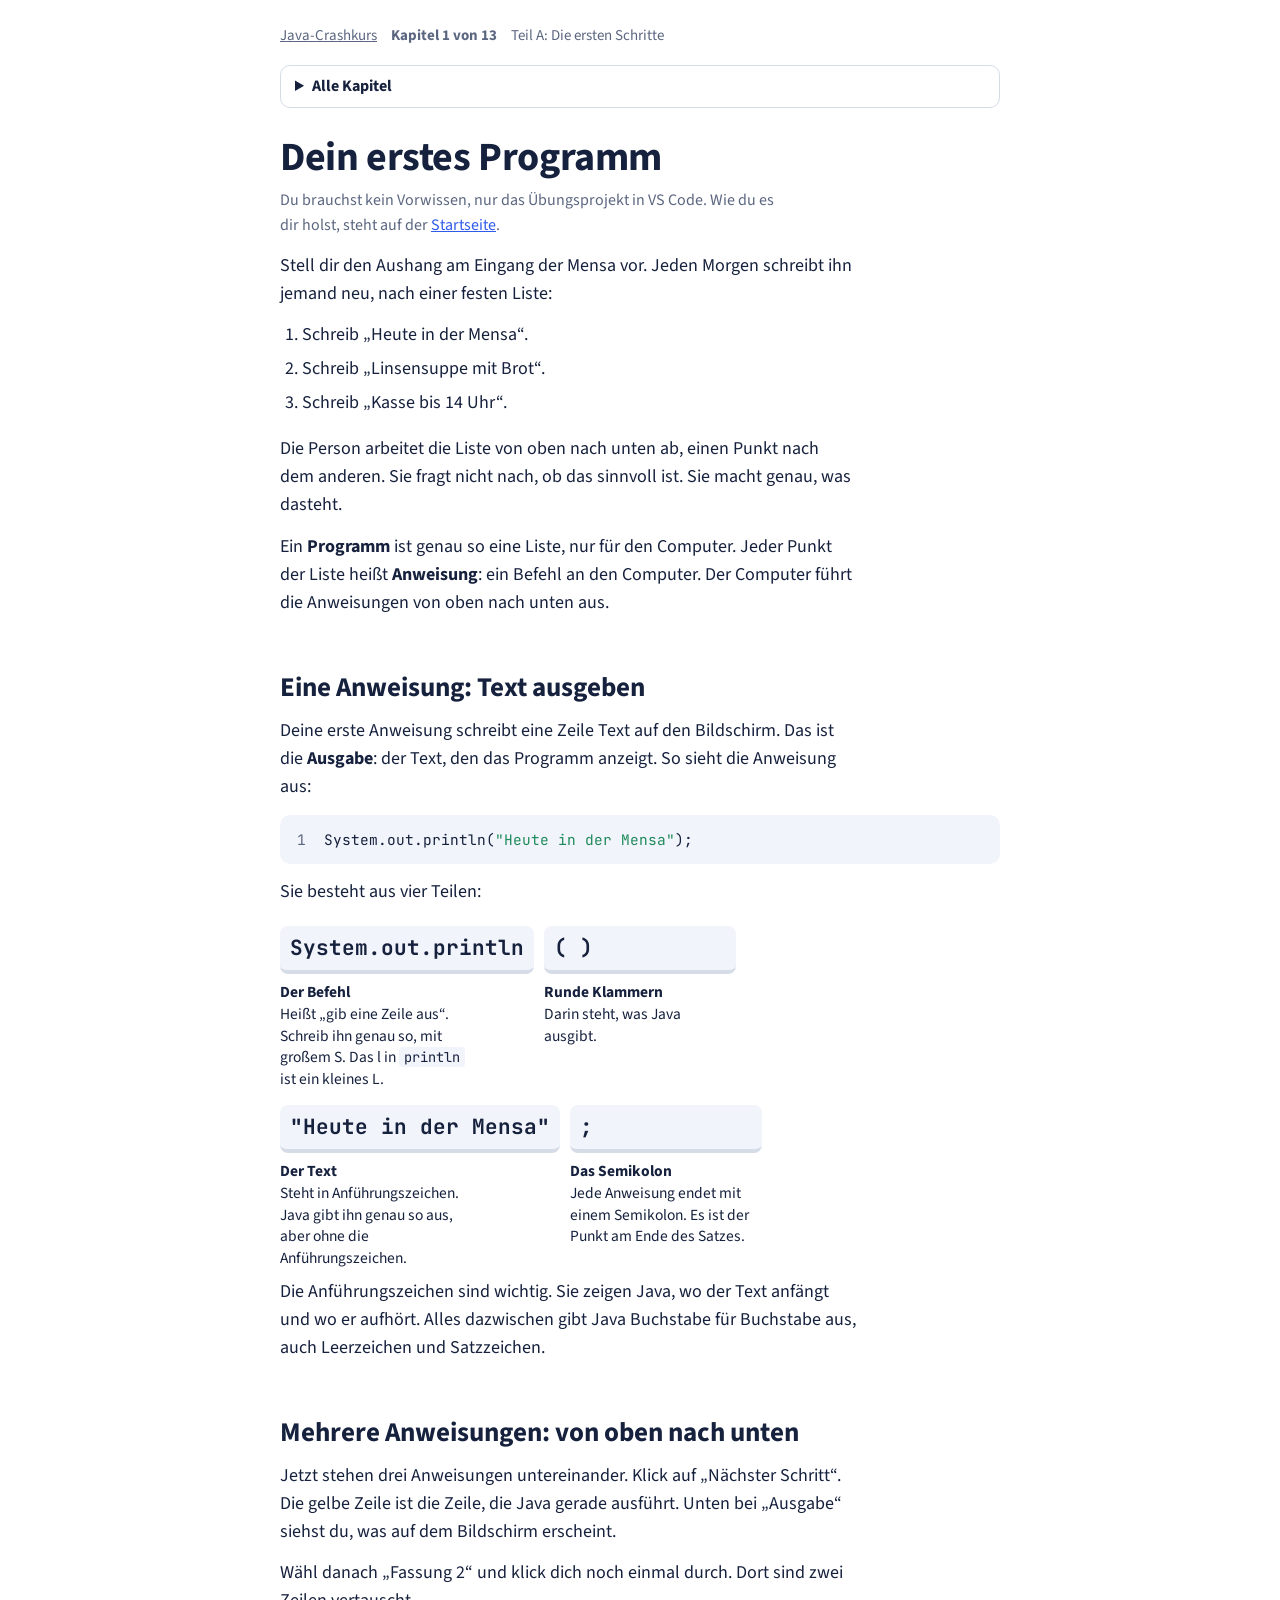
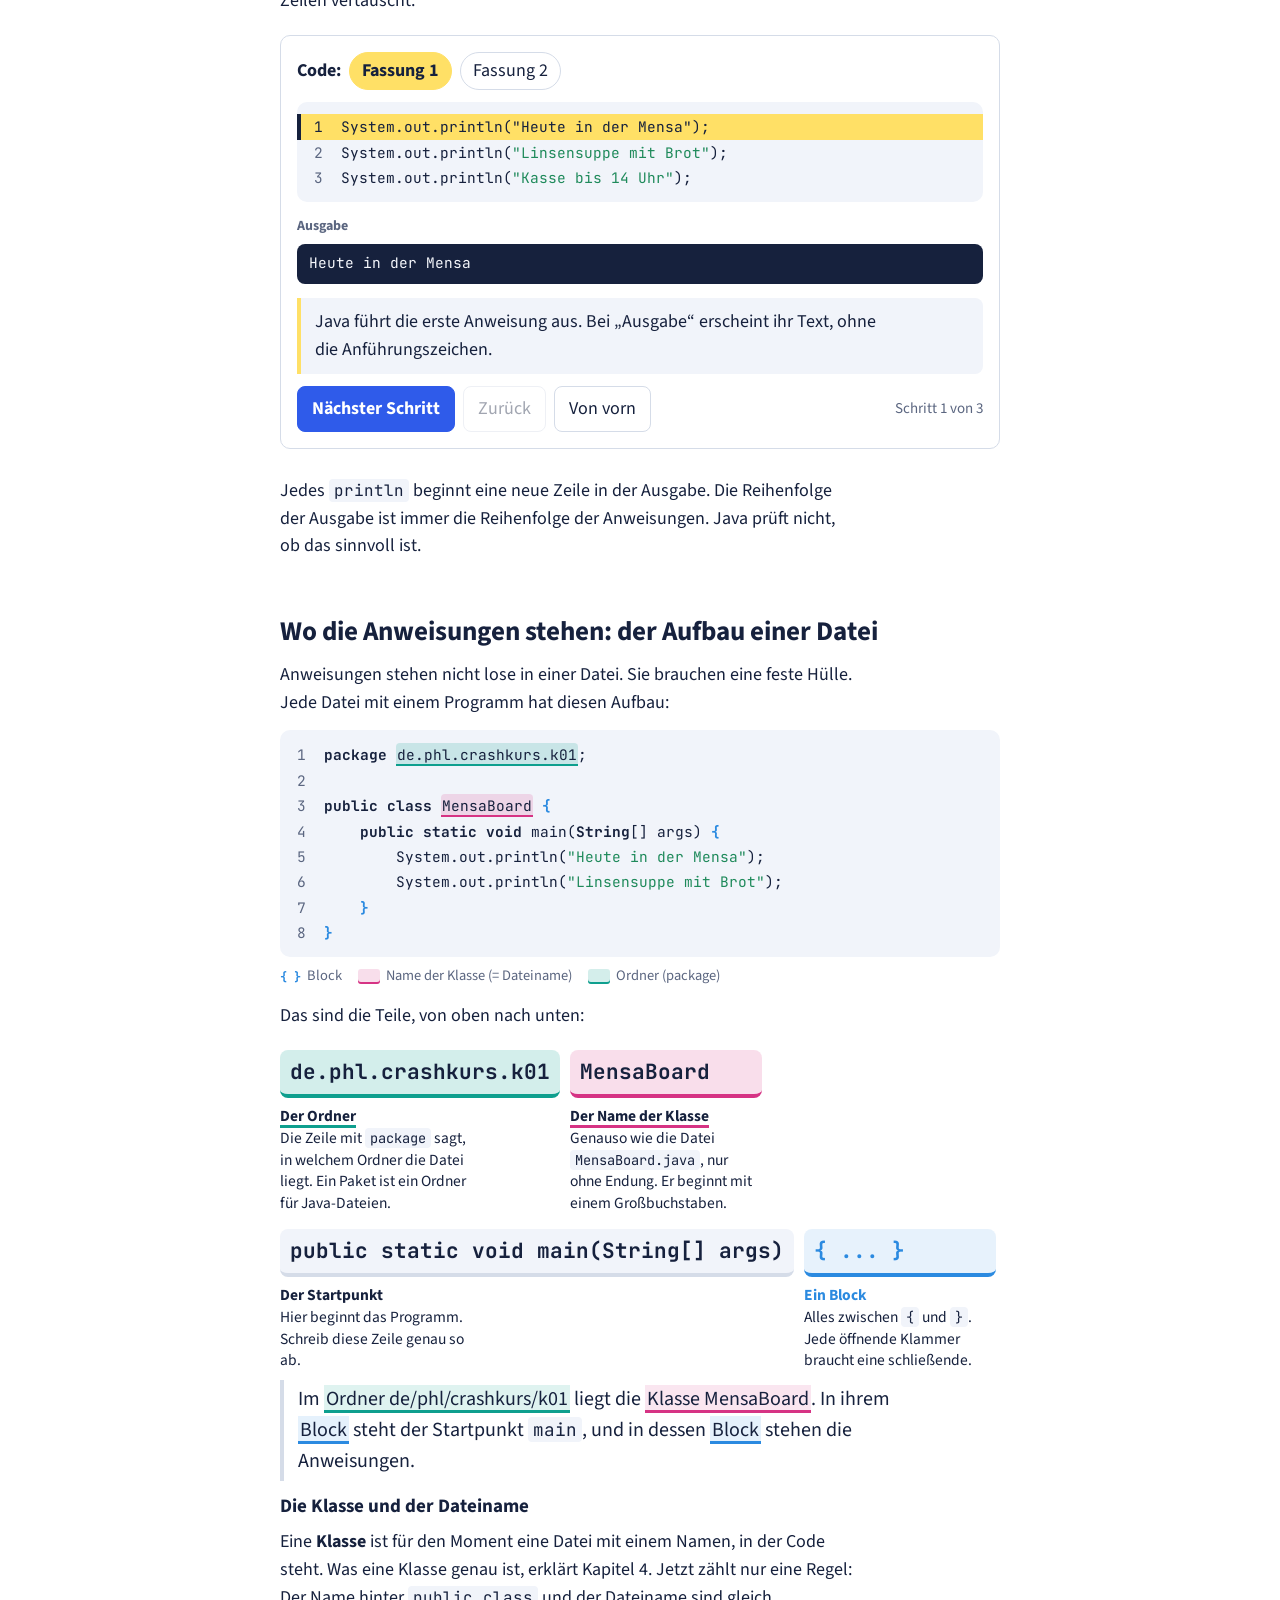
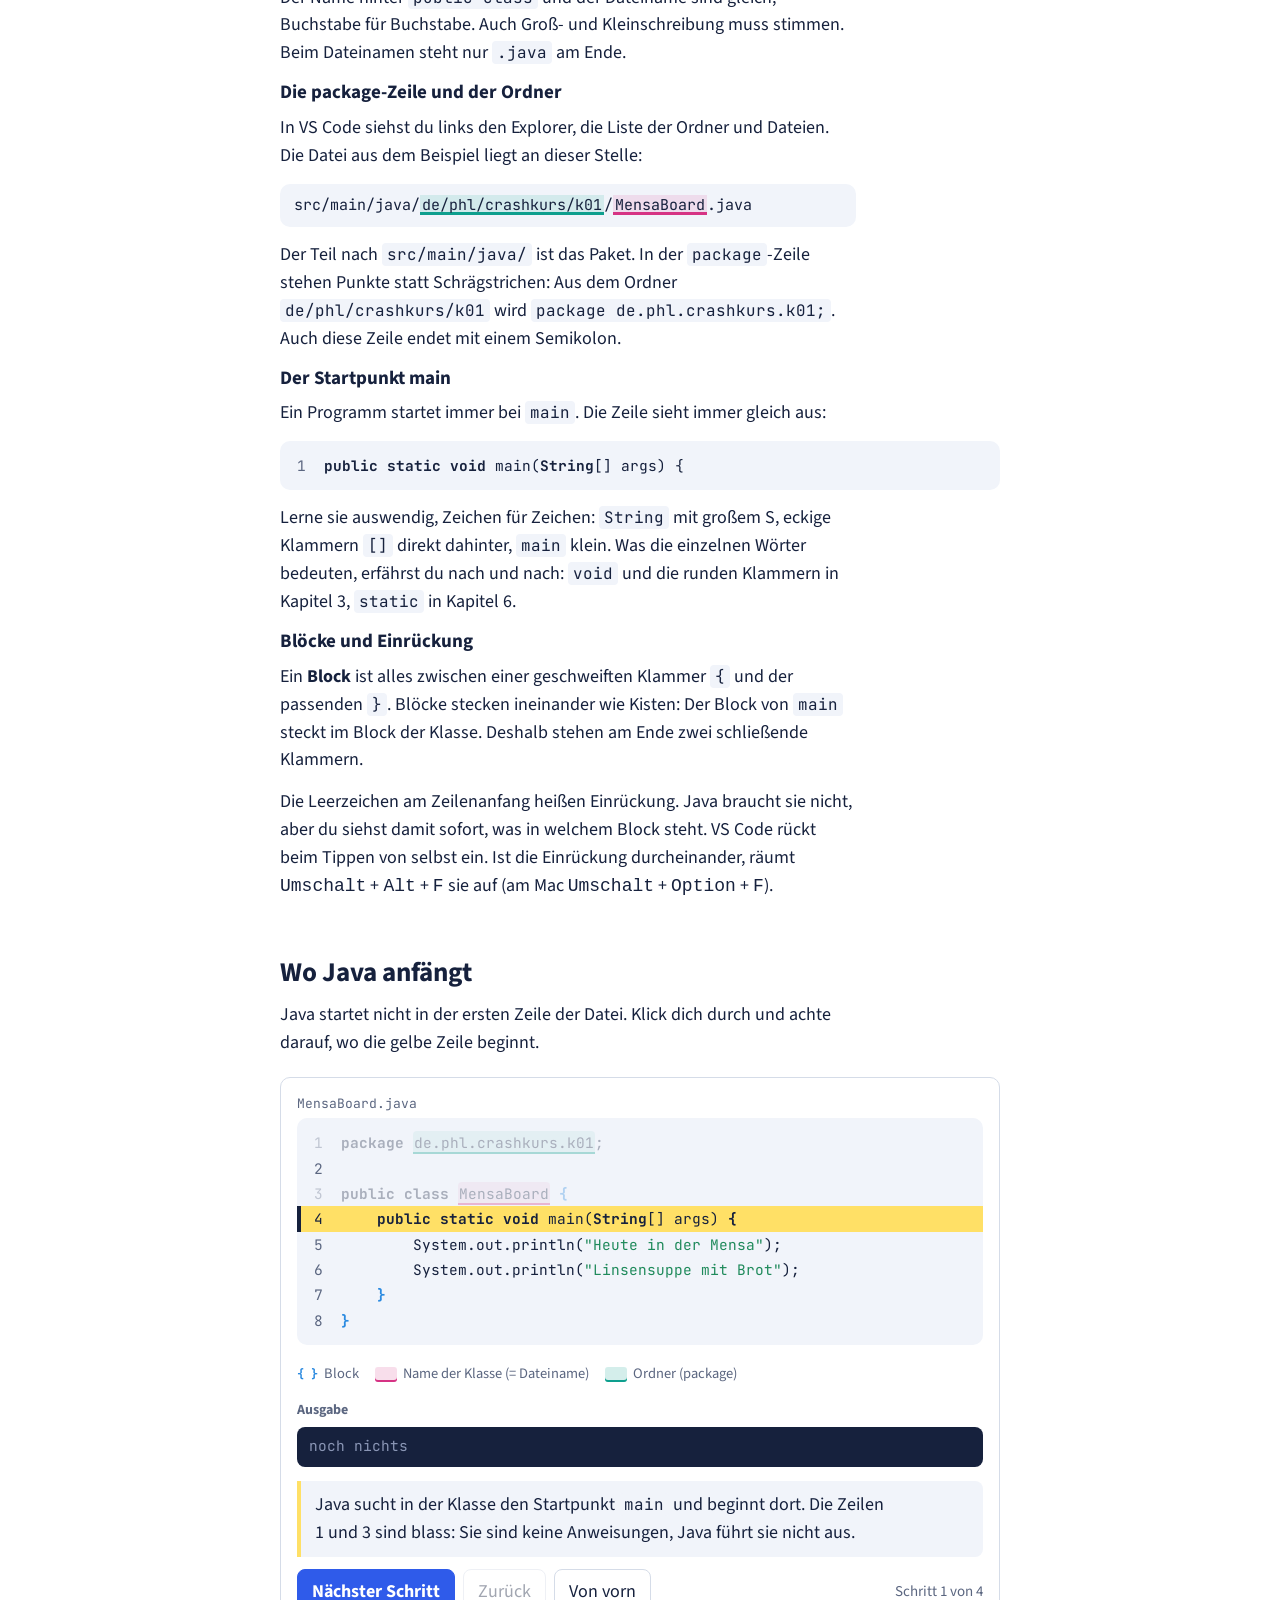
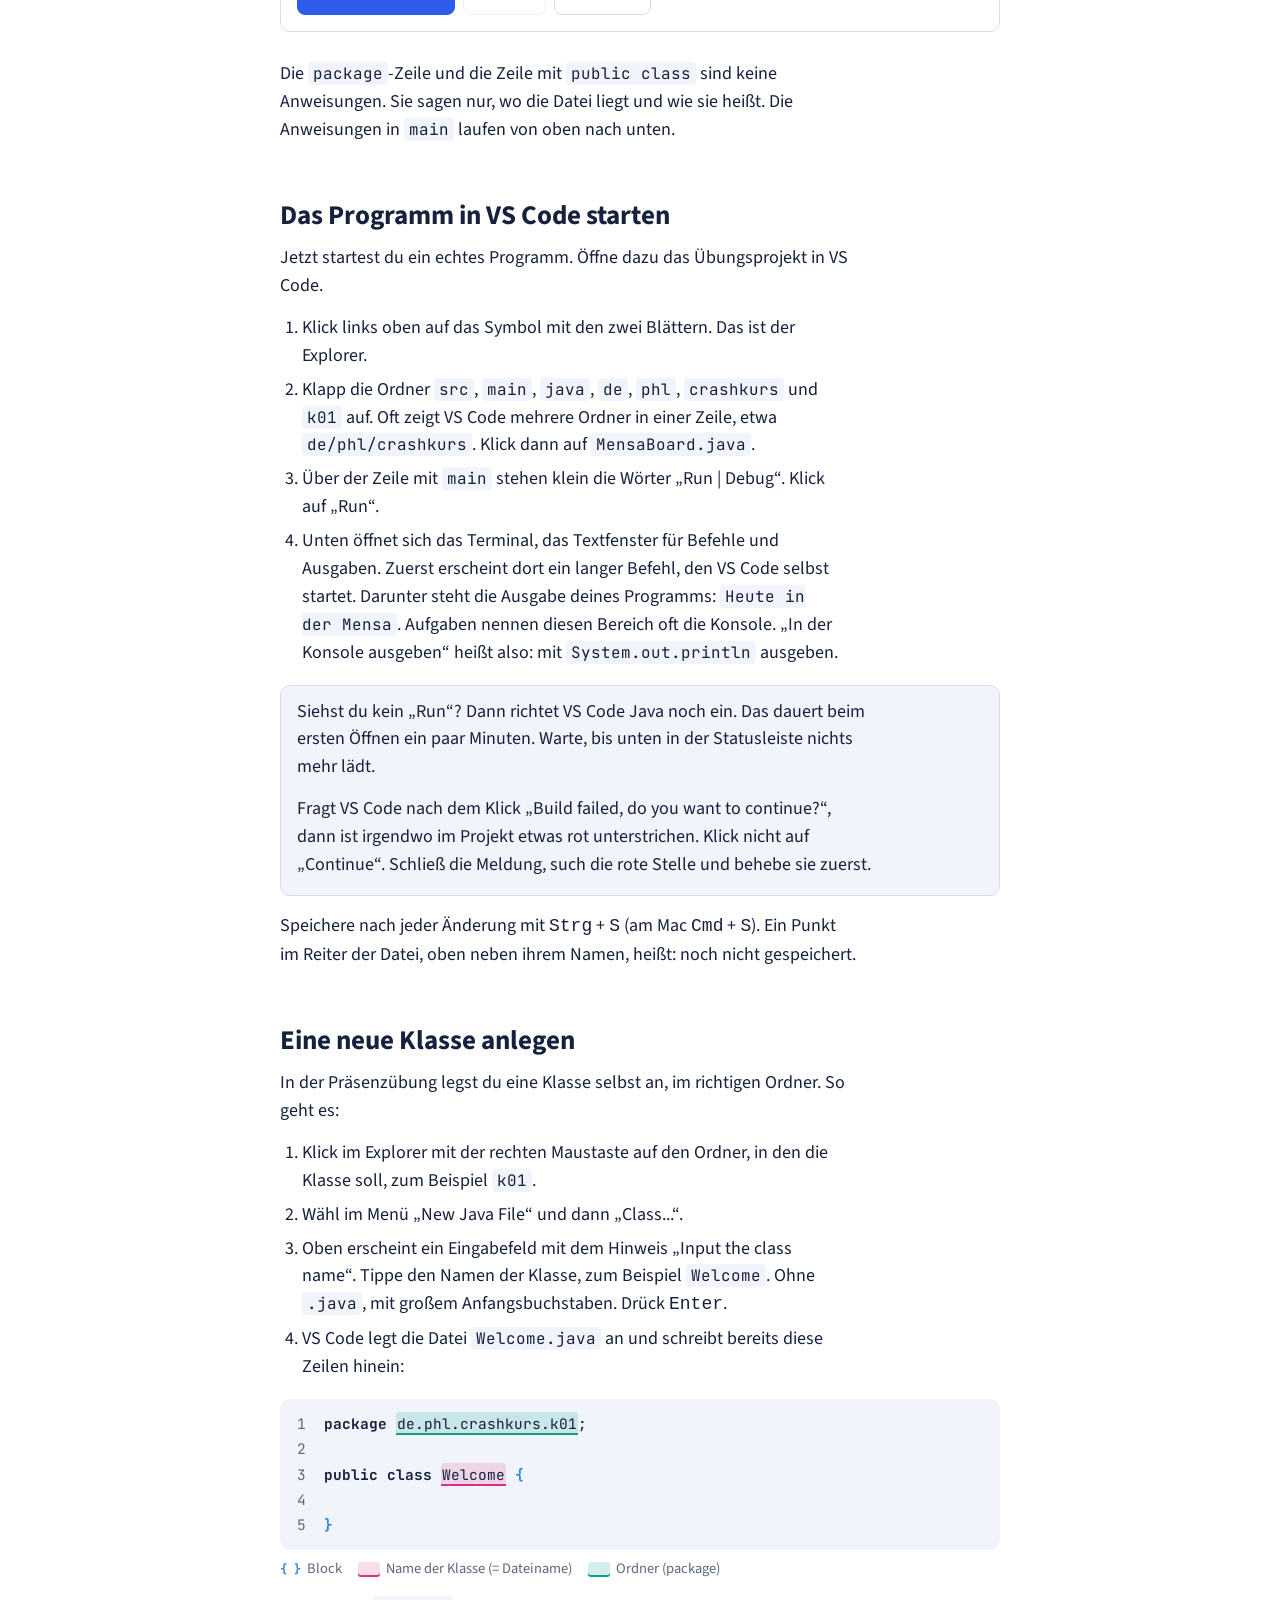
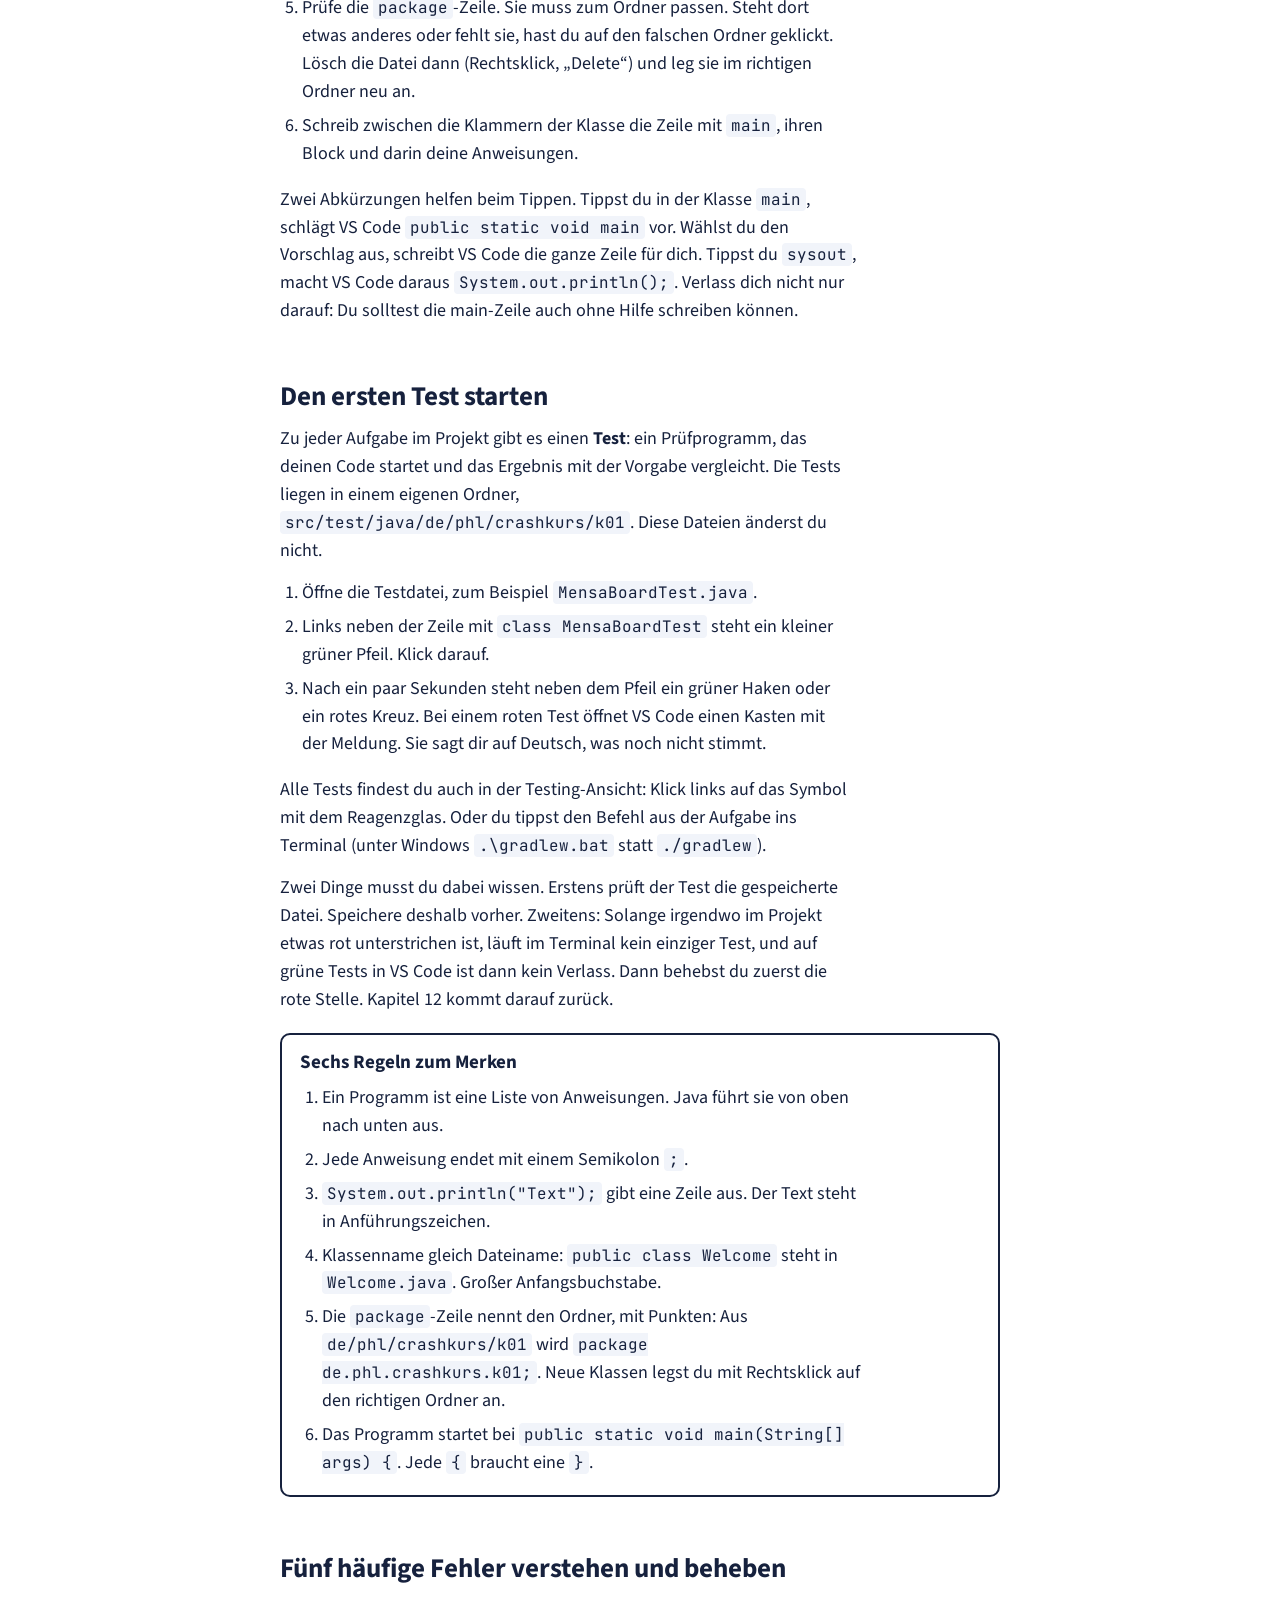
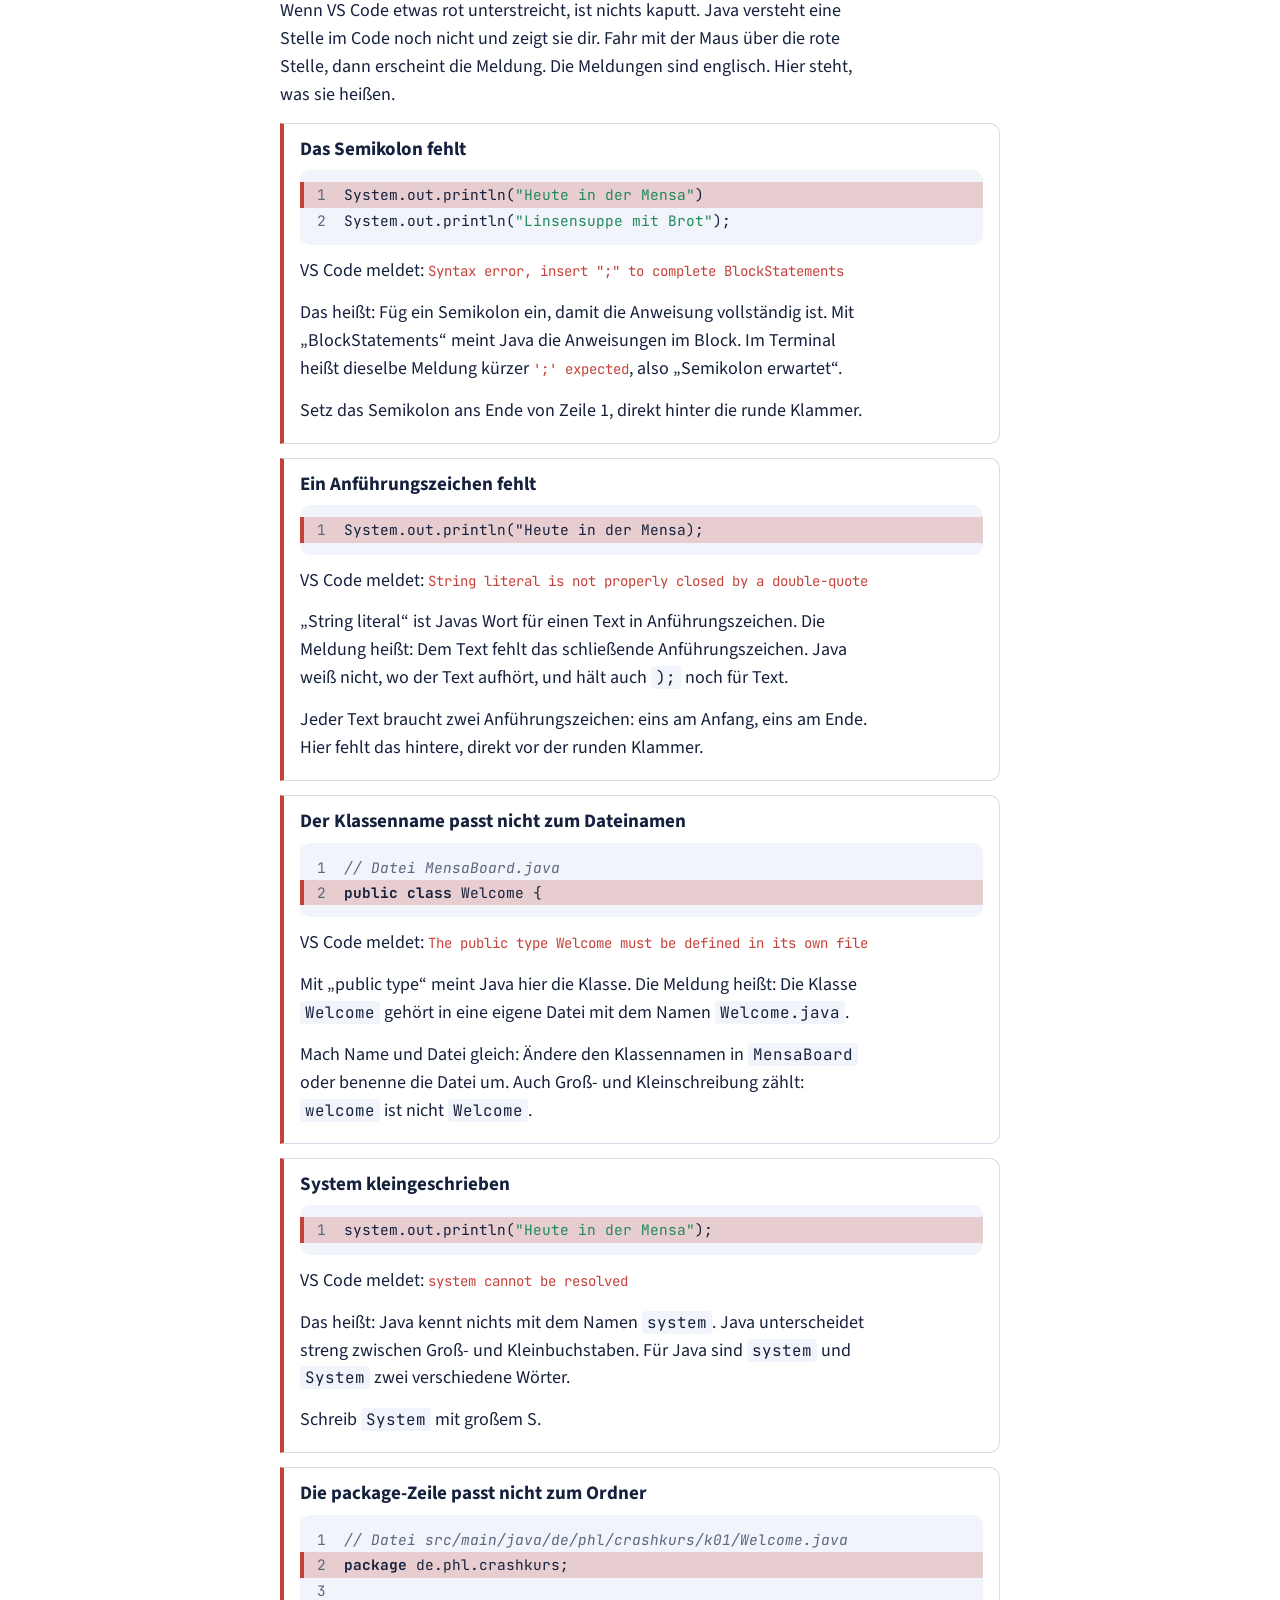
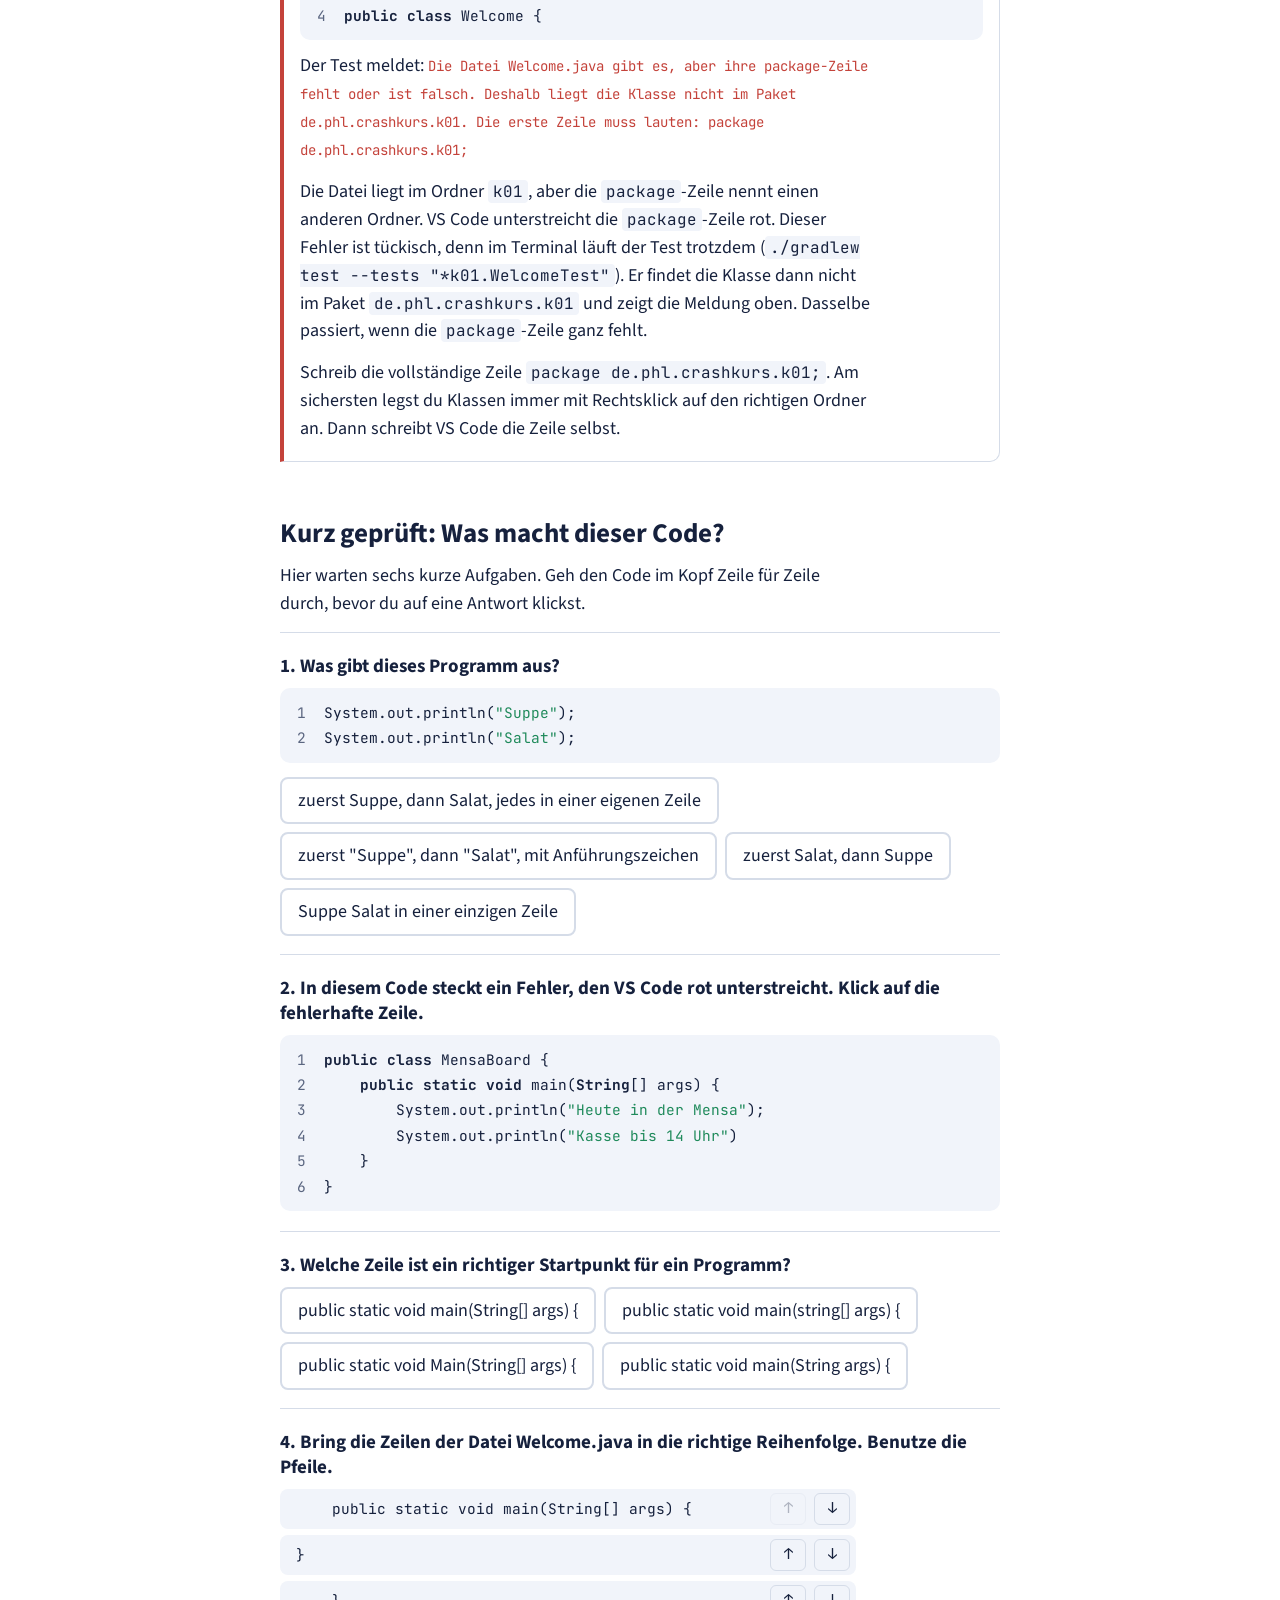
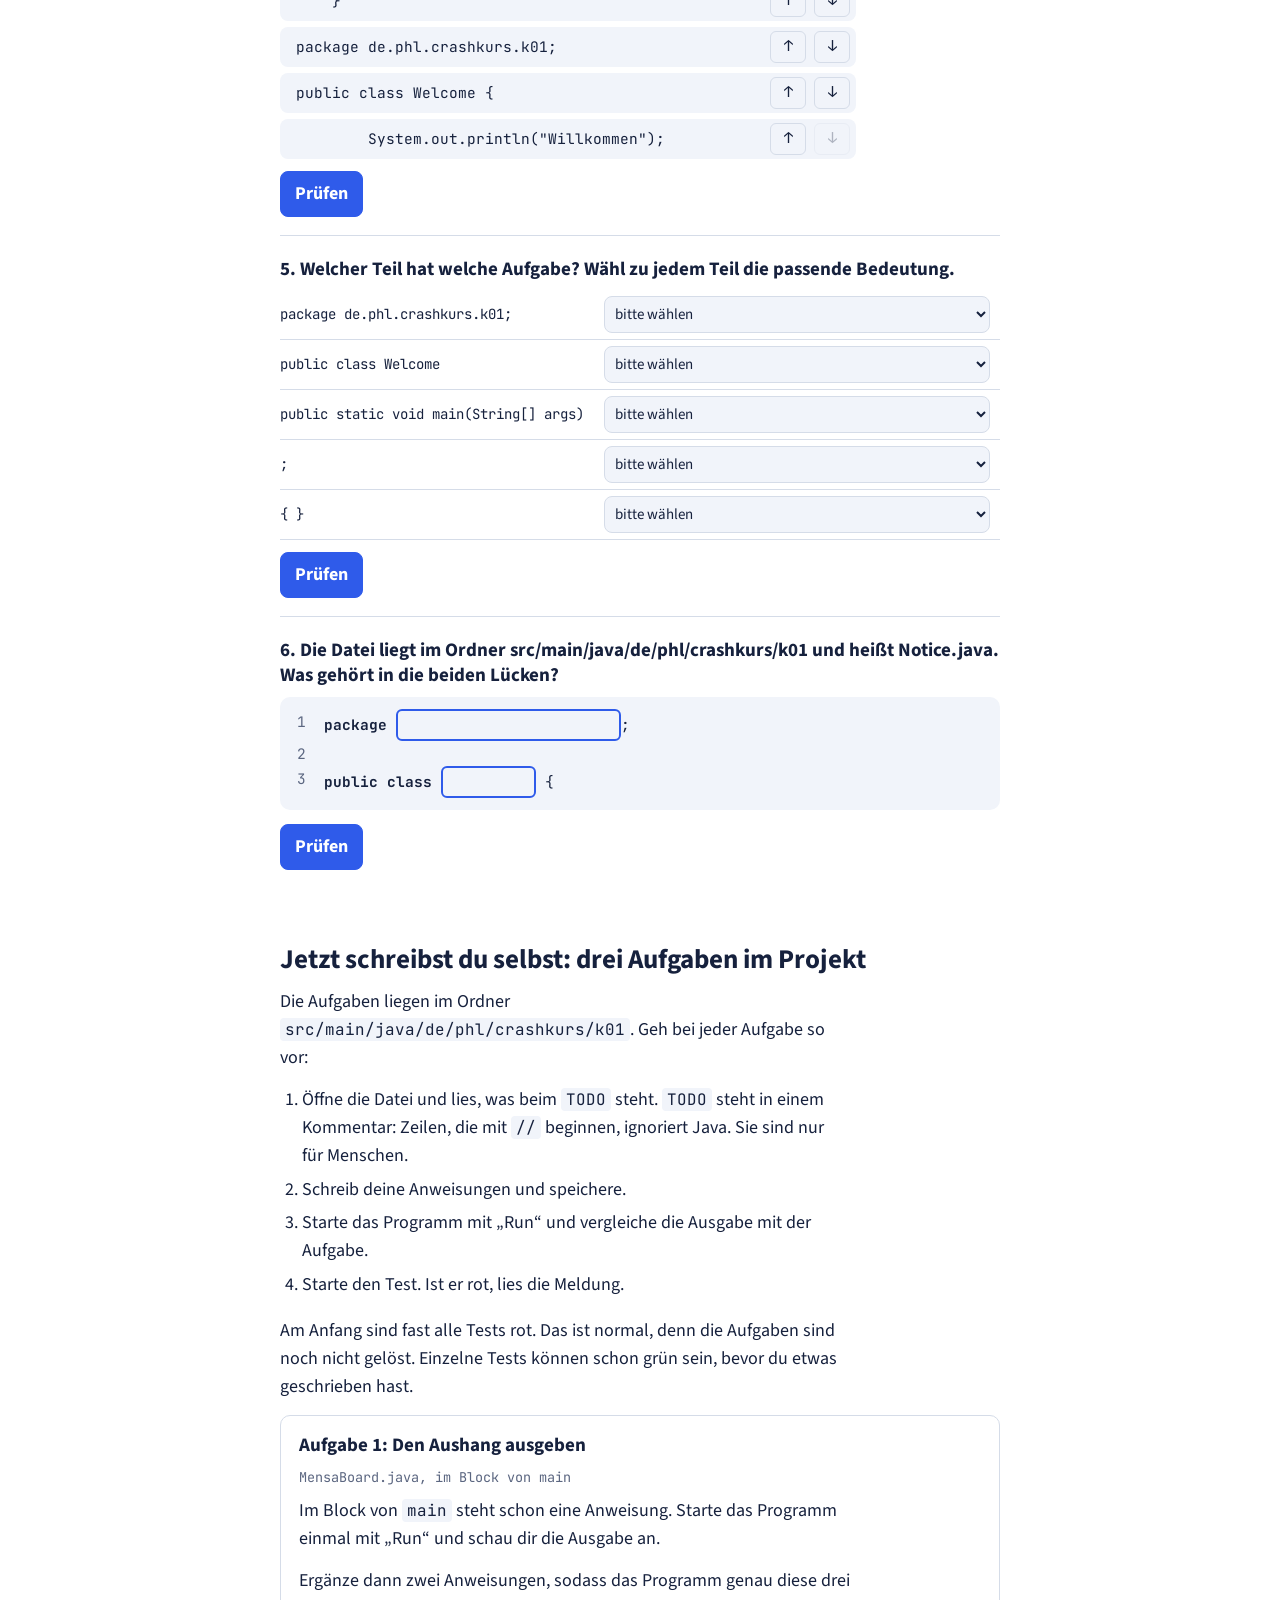
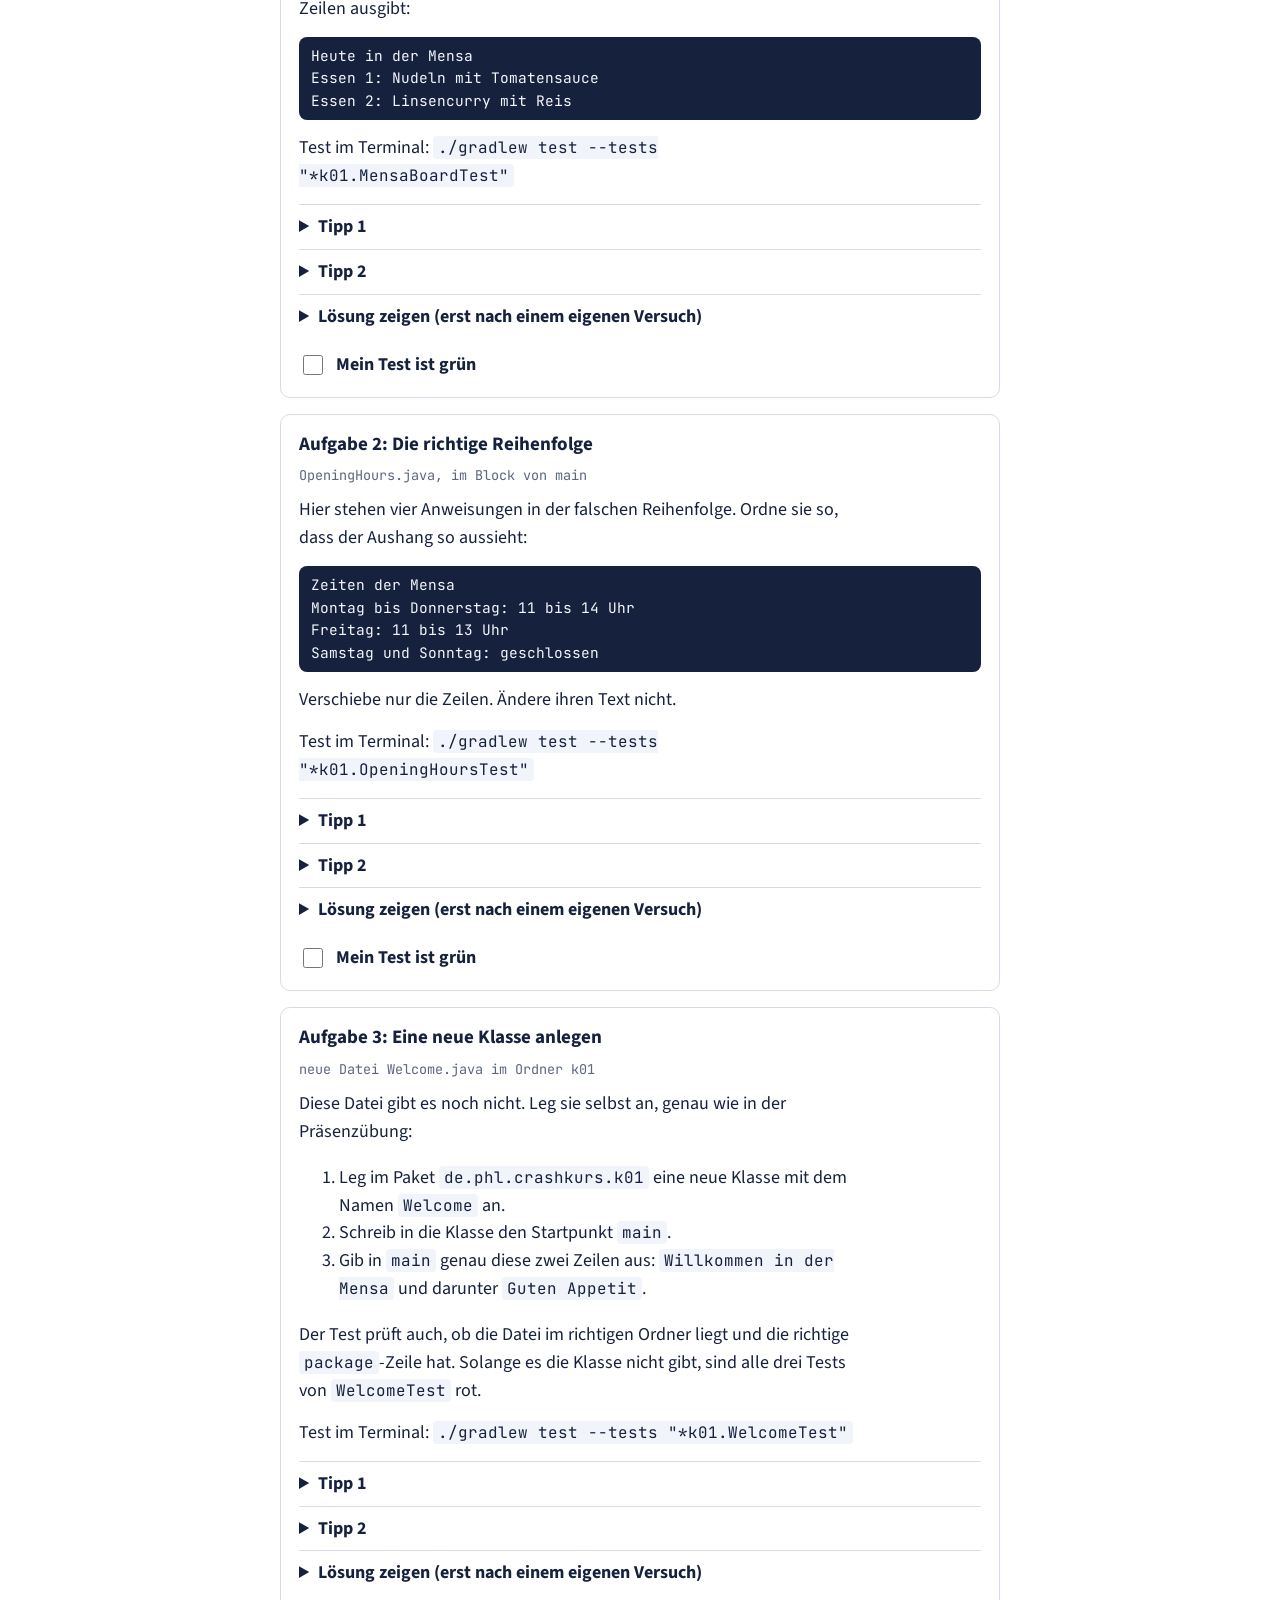
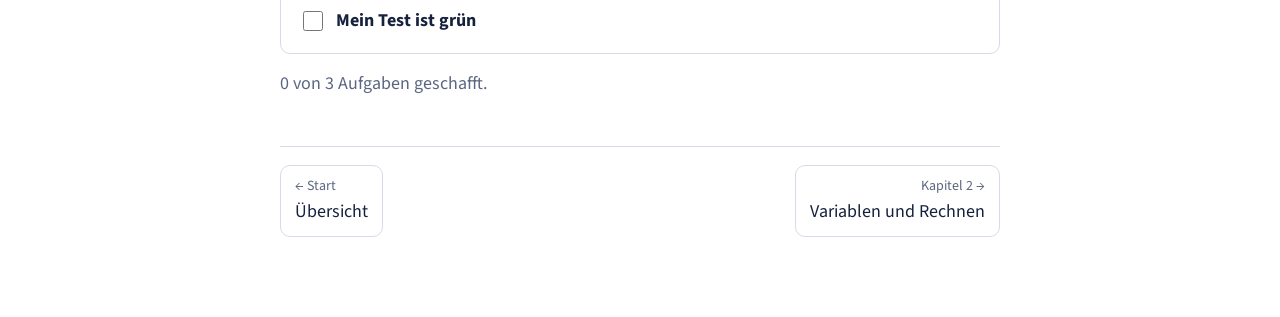
==== docs/kapitel-01.html @ 1c79bf8d "Crashkurs aktualisiert (24.11.2026)" ====
<!doctype html>
<html lang="de">
<head>
<meta charset="utf-8">
<meta name="viewport" content="width=device-width, initial-scale=1">
<title>Kapitel 1: Dein erstes Programm – Java-Crashkurs</title>
<link rel="preconnect" href="https://fonts.googleapis.com">
<link rel="preconnect" href="https://fonts.gstatic.com" crossorigin>
<link href="https://fonts.googleapis.com/css2?family=Source+Sans+3:ital,wght@0,400;0,700;1,400&family=JetBrains+Mono:wght@400;700&display=swap" rel="stylesheet">
<link rel="stylesheet" href="kurs.css">
<style>
/* Nur in diesem Kapitel: Läufe ohne Variablen zeigen nur die Ausgabe. */
.k01-ohne-speicher .unten { grid-template-columns: minmax(0, 1fr); }
.k01-ohne-speicher .unten > div:first-child { display: none; }
.k01-ziel { margin: 0 0 14px; }
.k01-pfad { font-family: var(--k-mono); font-size: 15px; background: var(--k-code); border-radius: var(--k-radius); padding: 10px 14px; margin: 0 0 14px; overflow-x: auto; white-space: nowrap; }
</style>
</head>
<body>
<main class="kurs">

  <p class="vorwissen">Du brauchst kein Vorwissen, nur das Übungsprojekt in VS Code. Wie du es dir holst, steht auf der <a href="index.html#projekt">Startseite</a>.</p>

  <p>Stell dir den Aushang am Eingang der Mensa vor. Jeden Morgen schreibt ihn jemand neu, nach einer festen Liste:</p>
  <ol class="schritte">
    <li>Schreib „Heute in der Mensa“.</li>
    <li>Schreib „Linsensuppe mit Brot“.</li>
    <li>Schreib „Kasse bis 14 Uhr“.</li>
  </ol>
  <p>Die Person arbeitet die Liste von oben nach unten ab, einen Punkt nach dem anderen. Sie fragt nicht nach, ob das sinnvoll ist. Sie macht genau, was dasteht.</p>
  <p>Ein <strong>Programm</strong> ist genau so eine Liste, nur für den Computer. Jeder Punkt der Liste heißt <strong>Anweisung</strong>: ein Befehl an den Computer. Der Computer führt die Anweisungen von oben nach unten aus.</p>

  <h2>Eine Anweisung: Text ausgeben</h2>
  <p>Deine erste Anweisung schreibt eine Zeile Text auf den Bildschirm. Das ist die <strong>Ausgabe</strong>: der Text, den das Programm anzeigt. So sieht die Anweisung aus:</p>
  <div class="code" data-code='System.out.println("Heute in der Mensa");'></div>
  <p>Sie besteht aus vier Teilen:</p>
  <div class="aufbau">
    <div class="teil"><span class="stueck">System.out.println</span><span class="heisst"><b>Der Befehl</b>Heißt „gib eine Zeile aus“. Schreib ihn genau so, mit großem S. Das l in <code>println</code> ist ein kleines L.</span></div>
    <div class="teil"><span class="stueck">( )</span><span class="heisst"><b>Runde Klammern</b>Darin steht, was Java ausgibt.</span></div>
    <div class="teil"><span class="stueck">"Heute in der Mensa"</span><span class="heisst"><b>Der Text</b>Steht in Anführungszeichen. Java gibt ihn genau so aus, aber ohne die Anführungszeichen.</span></div>
    <div class="teil"><span class="stueck">;</span><span class="heisst"><b>Das Semikolon</b>Jede Anweisung endet mit einem Semikolon. Es ist der Punkt am Ende des Satzes.</span></div>
  </div>
  <p>Die Anführungszeichen sind wichtig. Sie zeigen Java, wo der Text anfängt und wo er aufhört. Alles dazwischen gibt Java Buchstabe für Buchstabe aus, auch Leerzeichen und Satzzeichen.</p>

  <h2>Mehrere Anweisungen: von oben nach unten</h2>
  <p>Jetzt stehen drei Anweisungen untereinander. Klick auf „Nächster Schritt“. Die gelbe Zeile ist die Zeile, die Java gerade ausführt. Unten bei „Ausgabe“ siehst du, was auf dem Bildschirm erscheint.</p>
  <p>Wähl danach „Fassung 2“ und klick dich noch einmal durch. Dort sind zwei Zeilen vertauscht.</p>

  <div id="lauf1" class="k01-ohne-speicher"></div>

  <p>Jedes <code>println</code> beginnt eine neue Zeile in der Ausgabe. Die Reihenfolge der Ausgabe ist immer die Reihenfolge der Anweisungen. Java prüft nicht, ob das sinnvoll ist.</p>

  <h2>Wo die Anweisungen stehen: der Aufbau einer Datei</h2>
  <p>Anweisungen stehen nicht lose in einer Datei. Sie brauchen eine feste Hülle. Jede Datei mit einem Programm hat diesen Aufbau:</p>
  <div class="code" data-code='package «tuerkis:de.phl.crashkurs.k01»;

public class «pink:MensaBoard» «blau:{»
    public static void main(String[] args) «blau:{»
        System.out.println("Heute in der Mensa");
        System.out.println("Linsensuppe mit Brot");
    «blau:}»
«blau:}»'></div>
  <p>Das sind die Teile, von oben nach unten:</p>
  <div class="aufbau">
    <div class="teil" data-farbe="tuerkis"><span class="stueck">de.phl.crashkurs.k01</span><span class="heisst"><b>Der Ordner</b>Die Zeile mit <code>package</code> sagt, in welchem Ordner die Datei liegt. Ein Paket ist ein Ordner für Java-Dateien.</span></div>
    <div class="teil" data-farbe="pink"><span class="stueck">MensaBoard</span><span class="heisst"><b>Der Name der Klasse</b>Genauso wie die Datei <code>MensaBoard.java</code>, nur ohne Endung. Er beginnt mit einem Großbuchstaben.</span></div>
    <div class="teil"><span class="stueck">public static void main(String[] args)</span><span class="heisst"><b>Der Startpunkt</b>Hier beginnt das Programm. Schreib diese Zeile genau so ab.</span></div>
    <div class="teil" data-farbe="blau"><span class="stueck">{ ... }</span><span class="heisst"><b>Ein Block</b>Alles zwischen <code>{</code> und <code>}</code>. Jede öffnende Klammer braucht eine schließende.</span></div>
  </div>
  <p class="vorlesen">Im <span class="t-tuerkis">Ordner de/phl/crashkurs/k01</span> liegt die <span class="t-pink">Klasse MensaBoard</span>. In ihrem <span class="t-blau">Block</span> steht der Startpunkt <code>main</code>, und in dessen <span class="t-blau">Block</span> stehen die Anweisungen.</p>

  <h3>Die Klasse und der Dateiname</h3>
  <p>Eine <strong>Klasse</strong> ist für den Moment eine Datei mit einem Namen, in der Code steht. Was eine Klasse genau ist, erklärt Kapitel 4. Jetzt zählt nur eine Regel: Der Name hinter <code>public class</code> und der Dateiname sind gleich, Buchstabe für Buchstabe. Auch Groß- und Kleinschreibung muss stimmen. Beim Dateinamen steht nur <code>.java</code> am Ende.</p>

  <h3>Die package-Zeile und der Ordner</h3>
  <p>In VS Code siehst du links den Explorer, die Liste der Ordner und Dateien. Die Datei aus dem Beispiel liegt an dieser Stelle:</p>
  <p class="k01-pfad">src/main/java/<span class="t-tuerkis">de/phl/crashkurs/k01</span>/<span class="t-pink">MensaBoard</span>.java</p>
  <p>Der Teil nach <code>src/main/java/</code> ist das Paket. In der <code>package</code>-Zeile stehen Punkte statt Schrägstrichen: Aus dem Ordner <code>de/phl/crashkurs/k01</code> wird <code>package de.phl.crashkurs.k01;</code>. Auch diese Zeile endet mit einem Semikolon.</p>

  <h3>Der Startpunkt main</h3>
  <p>Ein Programm startet immer bei <code>main</code>. Die Zeile sieht immer gleich aus:</p>
  <div class="code" data-code='public static void main(String[] args) {'></div>
  <p>Lerne sie auswendig, Zeichen für Zeichen: <code>String</code> mit großem S, eckige Klammern <code>[]</code> direkt dahinter, <code>main</code> klein. Was die einzelnen Wörter bedeuten, erfährst du nach und nach: <code>void</code> und die runden Klammern in Kapitel 3, <code>static</code> in Kapitel 6.</p>

  <h3>Blöcke und Einrückung</h3>
  <p>Ein <strong>Block</strong> ist alles zwischen einer geschweiften Klammer <code>{</code> und der passenden <code>}</code>. Blöcke stecken ineinander wie Kisten: Der Block von <code>main</code> steckt im Block der Klasse. Deshalb stehen am Ende zwei schließende Klammern.</p>
  <p>Die Leerzeichen am Zeilenanfang heißen Einrückung. Java braucht sie nicht, aber du siehst damit sofort, was in welchem Block steht. VS Code rückt beim Tippen von selbst ein. Ist die Einrückung durcheinander, räumt <kbd>Umschalt</kbd> + <kbd>Alt</kbd> + <kbd>F</kbd> sie auf (am Mac <kbd>Umschalt</kbd> + <kbd>Option</kbd> + <kbd>F</kbd>).</p>

  <h2>Wo Java anfängt</h2>
  <p>Java startet nicht in der ersten Zeile der Datei. Klick dich durch und achte darauf, wo die gelbe Zeile beginnt.</p>

  <div id="lauf2" class="k01-ohne-speicher"></div>

  <p>Die <code>package</code>-Zeile und die Zeile mit <code>public class</code> sind keine Anweisungen. Sie sagen nur, wo die Datei liegt und wie sie heißt. Die Anweisungen in <code>main</code> laufen von oben nach unten.</p>

  <h2>Das Programm in VS Code starten</h2>
  <p>Jetzt startest du ein echtes Programm. Öffne dazu das Übungsprojekt in VS Code.</p>
  <ol class="schritte">
    <li>Klick links oben auf das Symbol mit den zwei Blättern. Das ist der Explorer.</li>
    <li>Klapp die Ordner <code>src</code>, <code>main</code>, <code>java</code>, <code>de</code>, <code>phl</code>, <code>crashkurs</code> und <code>k01</code> auf. Oft zeigt VS Code mehrere Ordner in einer Zeile, etwa <code>de/phl/crashkurs</code>. Klick dann auf <code>MensaBoard.java</code>.</li>
    <li>Über der Zeile mit <code>main</code> stehen klein die Wörter „Run | Debug“. Klick auf „Run“.</li>
    <li>Unten öffnet sich das Terminal, das Textfenster für Befehle und Ausgaben. Zuerst erscheint dort ein langer Befehl, den VS Code selbst startet. Darunter steht die Ausgabe deines Programms: <code>Heute in der Mensa</code>. Aufgaben nennen diesen Bereich oft die Konsole. „In der Konsole ausgeben“ heißt also: mit <code>System.out.println</code> ausgeben.</li>
  </ol>
  <div class="hinweis">
    <p>Siehst du kein „Run“? Dann richtet VS Code Java noch ein. Das dauert beim ersten Öffnen ein paar Minuten. Warte, bis unten in der Statusleiste nichts mehr lädt.</p>
    <p>Fragt VS Code nach dem Klick „Build failed, do you want to continue?“, dann ist irgendwo im Projekt etwas rot unterstrichen. Klick nicht auf „Continue“. Schließ die Meldung, such die rote Stelle und behebe sie zuerst.</p>
  </div>
  <p>Speichere nach jeder Änderung mit <kbd>Strg</kbd> + <kbd>S</kbd> (am Mac <kbd>Cmd</kbd> + <kbd>S</kbd>). Ein Punkt im Reiter der Datei, oben neben ihrem Namen, heißt: noch nicht gespeichert.</p>

  <h2>Eine neue Klasse anlegen</h2>
  <p>In der Präsenzübung legst du eine Klasse selbst an, im richtigen Ordner. So geht es:</p>
  <ol class="schritte">
    <li>Klick im Explorer mit der rechten Maustaste auf den Ordner, in den die Klasse soll, zum Beispiel <code>k01</code>.</li>
    <li>Wähl im Menü „New Java File“ und dann „Class...“.</li>
    <li>Oben erscheint ein Eingabefeld mit dem Hinweis „Input the class name“. Tippe den Namen der Klasse, zum Beispiel <code>Welcome</code>. Ohne <code>.java</code>, mit großem Anfangsbuchstaben. Drück <kbd>Enter</kbd>.</li>
    <li>VS Code legt die Datei <code>Welcome.java</code> an und schreibt bereits diese Zeilen hinein:</li>
  </ol>
  <div class="code" data-code='package «tuerkis:de.phl.crashkurs.k01»;

public class «pink:Welcome» «blau:{»

«blau:}»'></div>
  <ol class="schritte" start="5">
    <li>Prüfe die <code>package</code>-Zeile. Sie muss zum Ordner passen. Steht dort etwas anderes oder fehlt sie, hast du auf den falschen Ordner geklickt. Lösch die Datei dann (Rechtsklick, „Delete“) und leg sie im richtigen Ordner neu an.</li>
    <li>Schreib zwischen die Klammern der Klasse die Zeile mit <code>main</code>, ihren Block und darin deine Anweisungen.</li>
  </ol>
  <p>Zwei Abkürzungen helfen beim Tippen. Tippst du in der Klasse <code>main</code>, schlägt VS Code <code>public static void main</code> vor. Wählst du den Vorschlag aus, schreibt VS Code die ganze Zeile für dich. Tippst du <code>sysout</code>, macht VS Code daraus <code>System.out.println();</code>. Verlass dich nicht nur darauf: Du solltest die main-Zeile auch ohne Hilfe schreiben können.</p>

  <h2>Den ersten Test starten</h2>
  <p>Zu jeder Aufgabe im Projekt gibt es einen <strong>Test</strong>: ein Prüfprogramm, das deinen Code startet und das Ergebnis mit der Vorgabe vergleicht. Die Tests liegen in einem eigenen Ordner, <code>src/test/java/de/phl/crashkurs/k01</code>. Diese Dateien änderst du nicht.</p>
  <ol class="schritte">
    <li>Öffne die Testdatei, zum Beispiel <code>MensaBoardTest.java</code>.</li>
    <li>Links neben der Zeile mit <code>class MensaBoardTest</code> steht ein kleiner grüner Pfeil. Klick darauf.</li>
    <li>Nach ein paar Sekunden steht neben dem Pfeil ein grüner Haken oder ein rotes Kreuz. Bei einem roten Test öffnet VS Code einen Kasten mit der Meldung. Sie sagt dir auf Deutsch, was noch nicht stimmt.</li>
  </ol>
  <p>Alle Tests findest du auch in der Testing-Ansicht: Klick links auf das Symbol mit dem Reagenzglas. Oder du tippst den Befehl aus der Aufgabe ins Terminal (unter Windows <code>.\gradlew.bat</code> statt <code>./gradlew</code>).</p>
  <p>Zwei Dinge musst du dabei wissen. Erstens prüft der Test die gespeicherte Datei. Speichere deshalb vorher. Zweitens: Solange irgendwo im Projekt etwas rot unterstrichen ist, läuft im Terminal kein einziger Test, und auf grüne Tests in VS Code ist dann kein Verlass. Dann behebst du zuerst die rote Stelle. Kapitel 12 kommt darauf zurück.</p>

  <div class="merke">
    <h3>Sechs Regeln zum Merken</h3>
    <ol>
      <li>Ein Programm ist eine Liste von Anweisungen. Java führt sie von oben nach unten aus.</li>
      <li>Jede Anweisung endet mit einem Semikolon <code>;</code>.</li>
      <li><code>System.out.println("Text");</code> gibt eine Zeile aus. Der Text steht in Anführungszeichen.</li>
      <li>Klassenname gleich Dateiname: <code>public class Welcome</code> steht in <code>Welcome.java</code>. Großer Anfangsbuchstabe.</li>
      <li>Die <code>package</code>-Zeile nennt den Ordner, mit Punkten: Aus <code>de/phl/crashkurs/k01</code> wird <code>package de.phl.crashkurs.k01;</code>. Neue Klassen legst du mit Rechtsklick auf den richtigen Ordner an.</li>
      <li>Das Programm startet bei <code>public static void main(String[] args) {</code>. Jede <code>{</code> braucht eine <code>}</code>.</li>
    </ol>
  </div>

  <h2>Fünf häufige Fehler verstehen und beheben</h2>
  <p>Wenn VS Code etwas rot unterstreicht, ist nichts kaputt. Java versteht eine Stelle im Code noch nicht und zeigt sie dir. Fahr mit der Maus über die rote Stelle, dann erscheint die Meldung. Die Meldungen sind englisch. Hier steht, was sie heißen.</p>
  <div id="fehler"></div>

  <h2>Kurz geprüft: Was macht dieser Code?</h2>
  <p>Hier warten sechs kurze Aufgaben. Geh den Code im Kopf Zeile für Zeile durch, bevor du auf eine Antwort klickst.</p>
  <div id="fragen"></div>

  <h2>Jetzt schreibst du selbst: drei Aufgaben im Projekt</h2>
  <p>Die Aufgaben liegen im Ordner <code>src/main/java/de/phl/crashkurs/k01</code>. Geh bei jeder Aufgabe so vor:</p>
  <ol class="schritte">
    <li>Öffne die Datei und lies, was beim <code>TODO</code> steht. <code>TODO</code> steht in einem Kommentar: Zeilen, die mit <code>//</code> beginnen, ignoriert Java. Sie sind nur für Menschen.</li>
    <li>Schreib deine Anweisungen und speichere.</li>
    <li>Starte das Programm mit „Run“ und vergleiche die Ausgabe mit der Aufgabe.</li>
    <li>Starte den Test. Ist er rot, lies die Meldung.</li>
  </ol>
  <p>Am Anfang sind fast alle Tests rot. Das ist normal, denn die Aufgaben sind noch nicht gelöst. Einzelne Tests können schon grün sein, bevor du etwas geschrieben hast.</p>
  <div id="aufgaben"></div>

</main>

<script src="kurs.js"></script>
<script>
(function () {
  function rein(zeilen) { return zeilen.map(function (z) { return z.replace(/«[a-z]+:([^»]*)»/g, '$1'); }).join('\n') + '\n'; }

  var BOARD = ['package «tuerkis:de.phl.crashkurs.k01»;', '', 'public class «pink:MensaBoard» «blau:{»', '    public static void main(String[] args) «blau:{»',
    '        System.out.println("Heute in der Mensa");', '        System.out.println("Linsensuppe mit Brot");', '    «blau:}»', '«blau:}»'];

  Kurs.start({
    nr: 1,
    legende: { tuerkis: 'Ordner (package)', pink: 'Name der Klasse (= Dateiname)', blau: 'Block' },

    laeufe: {
      lauf1: {
        eingabe: { art: 'wahl', label: 'Code', werte: [{ text: 'Fassung 1', wert: '1' }, { text: 'Fassung 2', wert: '2' }] },
        code: function (v) {
          var z = ['System.out.println("Heute in der Mensa");', 'System.out.println("Linsensuppe mit Brot");', 'System.out.println("Kasse bis 14 Uhr");'];
          return v === '1' ? z : [z[0], z[2], z[1]];
        },
        schritte: function (v) {
          var a = Kurs.ablauf(), zwei = v === '1' ? 'Linsensuppe mit Brot' : 'Kasse bis 14 Uhr', drei = v === '1' ? 'Kasse bis 14 Uhr' : 'Linsensuppe mit Brot';
          a.aus('Heute in der Mensa').schritt(1, 'Java führt die erste Anweisung aus. Bei „Ausgabe“ erscheint ihr Text, ohne die Anführungszeichen.');
          a.aus(zwei).schritt(2, 'Die zweite Anweisung läuft. Ihr Text erscheint in einer neuen Zeile darunter.' +
            (v === '2' ? ' In Fassung 2 steht hier die Zeile mit der Kasse, deshalb erscheint sie jetzt.' : ''));
          a.aus(drei).schritt(3, v === '1'
            ? 'Die dritte Anweisung. Danach gibt es keine Anweisung mehr. Das Programm ist fertig.'
            : 'Die Suppe kommt erst zum Schluss. Java hat genau die Reihenfolge im Code befolgt, auch wenn der Aushang so seltsam aussieht.');
          return a.schritte;
        }
      },
      lauf2: {
        dateien: [{ name: 'MensaBoard.java', code: BOARD }],
        schritte: function () {
          var a = Kurs.ablauf().datei('MensaBoard.java');
          a.schritt(4, 'Java sucht in der Klasse den Startpunkt <code>main</code> und beginnt dort. Die Zeilen 1 und 3 sind blass: Sie sind keine Anweisungen, Java führt sie nicht aus.', { skip: [1, 3] });
          a.aus('Heute in der Mensa').schritt(5, 'Die erste Anweisung im Block von <code>main</code>. Ab hier geht es von oben nach unten.', { skip: [1, 3] });
          a.aus('Linsensuppe mit Brot').schritt(6, 'Java führt die zweite Anweisung aus.', { skip: [1, 3] });
          a.schritt(7, 'Diese Klammer schließt den Block von <code>main</code>. Es gibt keine Anweisung mehr, das Programm ist fertig. Die Klammer in Zeile 8 schließt den Block der Klasse.', { skip: [1, 3] });
          return a.schritte;
        },
        java: function () { return { dateien: { 'MensaBoard.java': rein(BOARD) }, main: 'de.phl.crashkurs.k01.MensaBoard' }; }
      }
    },

    fehler: [
      { titel: 'Das Semikolon fehlt', code: ['System.out.println("Heute in der Mensa")', 'System.out.println("Linsensuppe mit Brot");'], rot: [1],
        meldung: 'Syntax error, insert ";" to complete BlockStatements', quelle: 'VS Code',
        text: '<p>Das heißt: Füg ein Semikolon ein, damit die Anweisung vollständig ist. Mit „BlockStatements“ meint Java die Anweisungen im Block. Im Terminal heißt dieselbe Meldung kürzer <span class="meldung">\';\' expected</span>, also „Semikolon erwartet“.</p><p>Setz das Semikolon ans Ende von Zeile 1, direkt hinter die runde Klammer.</p>' },
      { titel: 'Ein Anführungszeichen fehlt', code: ['System.out.println("Heute in der Mensa);'], rot: [1],
        meldung: 'String literal is not properly closed by a double-quote', quelle: 'VS Code',
        text: '<p>„String literal“ ist Javas Wort für einen Text in Anführungszeichen. Die Meldung heißt: Dem Text fehlt das schließende Anführungszeichen. Java weiß nicht, wo der Text aufhört, und hält auch <code>);</code> noch für Text.</p><p>Jeder Text braucht zwei Anführungszeichen: eins am Anfang, eins am Ende. Hier fehlt das hintere, direkt vor der runden Klammer.</p>' },
      { titel: 'Der Klassenname passt nicht zum Dateinamen', code: ['// Datei MensaBoard.java', 'public class Welcome {'], rot: [2],
        meldung: 'The public type Welcome must be defined in its own file', quelle: 'VS Code',
        text: '<p>Mit „public type“ meint Java hier die Klasse. Die Meldung heißt: Die Klasse <code>Welcome</code> gehört in eine eigene Datei mit dem Namen <code>Welcome.java</code>.</p><p>Mach Name und Datei gleich: Ändere den Klassennamen in <code>MensaBoard</code> oder benenne die Datei um. Auch Groß- und Kleinschreibung zählt: <code>welcome</code> ist nicht <code>Welcome</code>.</p>' },
      { titel: 'System kleingeschrieben', code: ['system.out.println("Heute in der Mensa");'], rot: [1],
        meldung: 'system cannot be resolved', quelle: 'VS Code',
        text: '<p>Das heißt: Java kennt nichts mit dem Namen <code>system</code>. Java unterscheidet streng zwischen Groß- und Kleinbuchstaben. Für Java sind <code>system</code> und <code>System</code> zwei verschiedene Wörter.</p><p>Schreib <code>System</code> mit großem S.</p>' },
      { titel: 'Die package-Zeile passt nicht zum Ordner', code: ['// Datei src/main/java/de/phl/crashkurs/k01/Welcome.java', 'package de.phl.crashkurs;', '', 'public class Welcome {'], rot: [2],
        meldung: 'Die Datei Welcome.java gibt es, aber ihre package-Zeile fehlt oder ist falsch. Deshalb liegt die Klasse nicht im Paket de.phl.crashkurs.k01. Die erste Zeile muss lauten: package de.phl.crashkurs.k01;', quelle: 'Test',
        text: '<p>Die Datei liegt im Ordner <code>k01</code>, aber die <code>package</code>-Zeile nennt einen anderen Ordner. VS Code unterstreicht die <code>package</code>-Zeile rot. Dieser Fehler ist tückisch, denn im Terminal läuft der Test trotzdem (<code>./gradlew test --tests "*k01.WelcomeTest"</code>). Er findet die Klasse dann nicht im Paket <code>de.phl.crashkurs.k01</code> und zeigt die Meldung oben. Dasselbe passiert, wenn die <code>package</code>-Zeile ganz fehlt.</p><p>Schreib die vollständige Zeile <code>package de.phl.crashkurs.k01;</code>. Am sichersten legst du Klassen immer mit Rechtsklick auf den richtigen Ordner an. Dann schreibt VS Code die Zeile selbst.</p>' }
    ],

    fragen: [
      { art: 'wahl', frage: 'Was gibt dieses Programm aus?',
        code: ['System.out.println("Suppe");', 'System.out.println("Salat");'],
        optionen: [
          { t: 'zuerst Suppe, dann Salat, jedes in einer eigenen Zeile', ok: true, warum: 'Richtig. Die Anweisungen laufen von oben nach unten, und jedes println beginnt eine neue Zeile. Die Anführungszeichen erscheinen nicht in der Ausgabe.' },
          { t: 'zuerst "Suppe", dann "Salat", mit Anführungszeichen', warum: 'Die Anführungszeichen zeigen Java nur, wo der Text anfängt und aufhört. In der Ausgabe erscheinen sie nicht.' },
          { t: 'zuerst Salat, dann Suppe', warum: 'Java führt die Anweisungen von oben nach unten aus. Die Zeile mit „Suppe“ steht oben, also kommt sie zuerst.' },
          { t: 'Suppe Salat in einer einzigen Zeile', warum: 'println heißt „print line“, also „gib eine Zeile aus“. Jedes println beginnt eine eigene Zeile.' }
        ] },
      { art: 'zeile', frage: 'In diesem Code steckt ein Fehler, den VS Code rot unterstreicht. Klick auf die fehlerhafte Zeile.',
        code: ['public class MensaBoard {', '    public static void main(String[] args) {', '        System.out.println("Heute in der Mensa");', '        System.out.println("Kasse bis 14 Uhr")', '    }', '}'],
        ok: 4,
        richtig: 'Richtig. Am Ende von Zeile 4 fehlt das Semikolon. VS Code meldet: „Syntax error, insert ";" to complete BlockStatements“.',
        falsch: 'Diese Zeile ist in Ordnung. Prüf bei jeder Anweisung das Ende: Womit muss eine Anweisung aufhören?' },
      { art: 'wahl', frage: 'Welche Zeile ist ein richtiger Startpunkt für ein Programm?', mono: true,
        optionen: [
          { t: 'public static void main(String[] args) {', ok: true, warum: 'Richtig. Genau so, Zeichen für Zeichen.' },
          { t: 'public static void main(string[] args) {', warum: 'string ist kleingeschrieben. Java unterscheidet Groß- und Kleinbuchstaben. Es muss String mit großem S heißen, sonst unterstreicht VS Code das Wort rot.' },
          { t: 'public static void Main(String[] args) {', warum: 'Main ist großgeschrieben. Der Startpunkt heißt main, klein. Mit großem M erkennt Java die Zeile nicht als Startpunkt.' },
          { t: 'public static void main(String args) {', warum: 'Hinter String fehlen die eckigen Klammern []. Ohne sie erkennt Java die Zeile nicht als Startpunkt.' }
        ] },
      { art: 'reihenfolge', frage: 'Bring die Zeilen der Datei Welcome.java in die richtige Reihenfolge. Benutze die Pfeile.',
        zeilen: ['package de.phl.crashkurs.k01;', 'public class Welcome {', '    public static void main(String[] args) {', '        System.out.println("Willkommen");', '    }', '}'],
        richtig: 'Richtig. Oben das Paket, dann die Klasse, darin main, darin die Anweisung. Danach schließt du die Blöcke von innen nach außen.',
        falsch: 'Die rot markierten Zeilen stehen noch am falschen Platz. Denk an die Kisten: Die package-Zeile steht ganz oben, außerhalb von allem. Die Klasse ist die äußere Kiste, main die innere. Zuerst schließt du den inneren Block.' },
      { art: 'zuordnen', frage: 'Welcher Teil hat welche Aufgabe? Wähl zu jedem Teil die passende Bedeutung.',
        paare: [
          ['package de.phl.crashkurs.k01;', 'nennt den Ordner, in dem die Datei liegt', 'Die package-Zeile steht ganz oben und nennt das Paket, also den Ordner.'],
          ['public class Welcome', 'nennt die Klasse, gleich dem Dateinamen', 'Hinter public class steht der Name der Klasse. Die Datei heißt genauso, mit .java dahinter.'],
          ['public static void main(String[] args)', 'Startpunkt: hier beginnt das Programm', 'Mit main beginnt jedes Programm.'],
          [';', 'beendet eine Anweisung', 'Das Semikolon steht am Ende jeder Anweisung, wie ein Punkt am Satzende.'],
          ['{ }', 'Anfang und Ende eines Blocks', 'Geschweifte Klammern umschließen einen Block.']
        ],
        richtig: 'Alles richtig zugeordnet.', falsch: 'Noch nicht ganz. Zu den rot markierten Zeilen:' },
      { art: 'luecke', frage: 'Die Datei liegt im Ordner src/main/java/de/phl/crashkurs/k01 und heißt Notice.java. Was gehört in die beiden Lücken?',
        code: ['package ___;', '', 'public class ___ {'], ok: [['de.phl.crashkurs.k01'], ['Notice']],
        proben: ['de/phl/crashkurs/k01', 'src.main.java.de.phl.crashkurs.k01', 'de.phl.crashkurs.k01'],
        richtig: 'Stimmt. Das Paket ist der Ordner nach src/main/java, mit Punkten statt Schrägstrichen. Die Klasse heißt wie die Datei, ohne .java.',
        falsch: 'Das passt noch nicht. In der package-Zeile stehen Punkte statt Schrägstrichen, und src/main/java gehört nicht dazu. Der Klassenname ist der Dateiname ohne .java, mit großem Anfangsbuchstaben.' }
    ],

    aufgaben: [
      { titel: 'Aufgabe 1: Den Aushang ausgeben', datei: 'MensaBoard.java, im Block von main', befehl: './gradlew test --tests "*k01.MensaBoardTest"',
        text: '<p>Im Block von <code>main</code> steht schon eine Anweisung. Starte das Programm einmal mit „Run“ und schau dir die Ausgabe an.</p><p>Ergänze dann zwei Anweisungen, sodass das Programm genau diese drei Zeilen ausgibt:</p><div class="konsole k01-ziel">Heute in der Mensa\nEssen 1: Nudeln mit Tomatensauce\nEssen 2: Linsencurry mit Reis</div>',
        tipps: ['Kopiere die vorhandene Zeile mit <code>System.out.println</code> und füg sie zweimal darunter ein. Ändere dann nur den Text zwischen den Anführungszeichen.', 'Der Test vergleicht jeden Buchstaben. Nach „Essen 1“ kommt ein Doppelpunkt und danach ein Leerzeichen.'],
        loesung: ['public static void main(String[] args) {', '    System.out.println("Heute in der Mensa");', '    System.out.println("Essen 1: Nudeln mit Tomatensauce");', '    System.out.println("Essen 2: Linsencurry mit Reis");', '}'] },
      { titel: 'Aufgabe 2: Die richtige Reihenfolge', datei: 'OpeningHours.java, im Block von main', befehl: './gradlew test --tests "*k01.OpeningHoursTest"',
        text: '<p>Hier stehen vier Anweisungen in der falschen Reihenfolge. Ordne sie so, dass der Aushang so aussieht:</p><div class="konsole k01-ziel">Zeiten der Mensa\nMontag bis Donnerstag: 11 bis 14 Uhr\nFreitag: 11 bis 13 Uhr\nSamstag und Sonntag: geschlossen</div><p>Verschiebe nur die Zeilen. Ändere ihren Text nicht.</p>',
        tipps: ['Eine Zeile verschiebst du in VS Code so: Klick in die Zeile und drück <kbd>Alt</kbd> + Pfeil nach oben oder unten (am Mac <kbd>Option</kbd> + Pfeil).', 'Die Überschrift „Zeiten der Mensa“ muss die erste Anweisung im Block von <code>main</code> sein. Die Kommentarzeilen mit <code>//</code> darfst du stehen lassen oder löschen.'],
        loesung: ['public static void main(String[] args) {', '    System.out.println("Zeiten der Mensa");', '    System.out.println("Montag bis Donnerstag: 11 bis 14 Uhr");', '    System.out.println("Freitag: 11 bis 13 Uhr");', '    System.out.println("Samstag und Sonntag: geschlossen");', '}'] },
      { titel: 'Aufgabe 3: Eine neue Klasse anlegen', datei: 'neue Datei Welcome.java im Ordner k01', befehl: './gradlew test --tests "*k01.WelcomeTest"',
        text: '<p>Diese Datei gibt es noch nicht. Leg sie selbst an, genau wie in der Präsenzübung:</p><ol><li>Leg im Paket <code>de.phl.crashkurs.k01</code> eine neue Klasse mit dem Namen <code>Welcome</code> an.</li><li>Schreib in die Klasse den Startpunkt <code>main</code>.</li><li>Gib in <code>main</code> genau diese zwei Zeilen aus: <code>Willkommen in der Mensa</code> und darunter <code>Guten Appetit</code>.</li></ol><p>Der Test prüft auch, ob die Datei im richtigen Ordner liegt und die richtige <code>package</code>-Zeile hat. Solange es die Klasse nicht gibt, sind alle drei Tests von <code>WelcomeTest</code> rot.</p>',
        tipps: ['Rechtsklick im Explorer auf den Ordner <code>k01</code>, dann „New Java File“ und „Class...“. Tippe <code>Welcome</code> und drück <kbd>Enter</kbd>.', 'Zwischen die Klammern der Klasse kommt <code>public static void main(String[] args) {</code>, darunter zwei Anweisungen mit <code>System.out.println</code>, dann die schließende Klammer von <code>main</code>. Am Ende stehen zwei schließende Klammern untereinander.'],
        loesung: [{ datei: 'Welcome.java', code: ['package de.phl.crashkurs.k01;', '', 'public class Welcome {', '', '    public static void main(String[] args) {', '        System.out.println("Willkommen in der Mensa");', '        System.out.println("Guten Appetit");', '    }', '}'] }] }
    ]
  });
})();
</script>
</body>
</html>
---- docs/kurs.css ----
/* Java-Crashkurs: gemeinsames Aussehen aller Seiten.
   Farben der Bauteile (überall gleich): violett, orange, blau, pink, tuerkis.
   Grün und Rot sind für wahr/richtig und falsch reserviert, Gelb für die aktuelle Zeile. */
:root {
  --k-ink: var(--foreground, #16213D);
  --k-muted: var(--muted-foreground, #5B6680);
  --k-surface: var(--card, #F1F4FA);
  --k-code: var(--code-background, #F1F4FA);
  --k-line: var(--border, #D5DCE8);
  --k-accent: var(--primary, #2F5BEA);
  --k-accent-ink: var(--primary-foreground, #FFFFFF);
  --k-go: var(--success, #1F8A5B);
  --k-stop: var(--destructive, #C4423A);
  --k-violett: #8257E6;
  --k-orange: #E8770C;
  --k-blau: #2B8AE0;
  --k-pink: #D63384;
  --k-tuerkis: #0E9F8E;
  --k-marker: #FFE066;
  --k-marker-ink: #16213D;
  --k-radius: var(--radius, 10px);
  --k-sans: "Source Sans 3", system-ui, -apple-system, "Segoe UI", sans-serif;
  --k-mono: "JetBrains Mono", ui-monospace, "SF Mono", Menlo, Consolas, monospace;
}
@media (prefers-color-scheme: dark) {
  :root { --k-violett: #A98BFF; --k-orange: #F59E42; --k-blau: #5AAEF5; --k-pink: #F06BA8; --k-tuerkis: #3CC9B8; }
  html.standalone {
    --k-ink: #E8ECF5; --k-muted: #9AA6C0; --k-surface: #1B2438; --k-code: #1B2438;
    --k-line: #2E3A55; --k-accent: #8FA8FF; --k-accent-ink: #0F1626;
    --k-go: #4CC38A; --k-stop: #F0786F;
  }
  html.standalone body { background: #0F1626; }
}
html.standalone body { margin: 0; padding: 24px 16px 80px; background: #FFFFFF; }
@media (prefers-color-scheme: dark) { html.standalone body { background: #0F1626; } }

.kurs { font-family: var(--k-sans); color: var(--k-ink); max-width: 720px; margin: 0 auto; font-size: 18px; line-height: 1.55; }
.kurs * { box-sizing: border-box; }
.kurs code, .code, .var, .konsole, .antwort, .luecke, .chip, .urteil, .stueck, .meldung, .kurs input, .kurs select, .reihe-zeile { font-variant-ligatures: none; font-feature-settings: "liga" 0, "calt" 0; }
.kurs h1 { font-size: 40px; line-height: 1.1; margin: 0 0 8px; letter-spacing: -0.01em; }
.kurs h2 { font-size: 27px; line-height: 1.2; margin: 56px 0 12px; }
.kurs h3 { font-size: 19px; line-height: 1.3; margin: 0 0 8px; }
.kurs p { margin: 0 0 14px; max-width: 64ch; }
.kurs ul, .kurs ol { max-width: 64ch; }
.kurs a { color: var(--k-accent); }
.kurs code { font-family: var(--k-mono); font-size: 0.88em; background: var(--k-code); padding: 1px 5px; border-radius: 4px; }
.kurs .lead { font-size: 20px; color: var(--k-muted); }
.kurs button { font: inherit; cursor: pointer; }
.kurs :focus-visible { outline: 3px solid var(--k-accent); outline-offset: 2px; }
.kurs table { border-collapse: collapse; }
@media (max-width: 480px) { .kurs h1 { font-size: 32px; } .kurs h2 { font-size: 24px; } .kurs { font-size: 17px; } }

/* Kopfleiste, Kapitelliste und Vor/Zurück */
.kopf { display: flex; flex-wrap: wrap; gap: 4px 14px; align-items: baseline; font-size: 15px; color: var(--k-muted); margin: 0 0 18px; }
.kopf a { color: var(--k-muted); }
.kopf .wo { font-weight: 700; }
.alle { margin: 0 0 28px; border: 1px solid var(--k-line); border-radius: var(--k-radius); padding: 8px 14px; }
.alle summary { cursor: pointer; font-weight: 700; font-size: 16px; }
.teile { margin: 10px 0 4px; }
.teile h3 { font-size: 13px; text-transform: uppercase; letter-spacing: 0.06em; color: var(--k-muted); margin: 14px 0 6px; }
.kapitel { list-style: none; margin: 0; padding: 0; display: grid; grid-template-columns: repeat(auto-fill, minmax(210px, 1fr)); gap: 6px; max-width: none; }
.kapitel li { display: flex; gap: 10px; align-items: baseline; padding: 8px 12px; border-radius: var(--k-radius); color: var(--k-muted); border: 1px solid transparent; }
.kapitel li .nr { font-family: var(--k-mono); font-size: 14px; flex: none; min-width: 1.4em; }
.kapitel li a { color: var(--k-ink); text-decoration: none; }
.kapitel li a:hover { text-decoration: underline; }
.kapitel li.hier { color: var(--k-marker-ink); background: var(--k-marker); font-weight: 700; }
.kapitel li.hier a { color: var(--k-marker-ink); }
.kapitel li.zu { opacity: 0.55; }
.kapitel small { display: block; font-weight: 400; font-size: 13px; color: var(--k-muted); }
.kapitel li.hier small { color: var(--k-marker-ink); }
.kapitel li.fertig small { color: var(--k-go); font-weight: 700; }
.blaettern { display: flex; flex-wrap: wrap; justify-content: space-between; gap: 12px; margin: 48px 0 0; padding-top: 18px; border-top: 1px solid var(--k-line); }
.blaettern a { display: block; text-decoration: none; border: 1px solid var(--k-line); border-radius: var(--k-radius); padding: 10px 14px; color: var(--k-ink); max-width: 48%; }
.blaettern a small { display: block; color: var(--k-muted); font-size: 14px; }
.blaettern a:hover { border-color: var(--k-accent); }
.blaettern a.vor { margin-left: auto; text-align: right; }
@media (max-width: 480px) { .blaettern a { max-width: none; width: 100%; } }

/* Code */
.code { font-family: var(--k-mono); font-size: 14.5px; line-height: 1.75; background: var(--k-code); border-radius: var(--k-radius); padding: 12px 0; overflow-x: auto; margin: 0 0 14px; }
.code .ln { display: flex; padding: 0 14px 0 0; white-space: pre; border-left: 4px solid transparent; }
.code .nr { width: 34px; flex: none; text-align: right; padding-right: 12px; color: var(--k-muted); user-select: none; }
.code .txt { flex: 1; padding-left: 6px; }
.code .kw { font-weight: 700; }
.code .str { color: var(--k-go); }
.code .cm { color: var(--k-muted); font-style: italic; }
.code .ln.cur { background: var(--k-marker); color: var(--k-marker-ink); border-left-color: var(--k-marker-ink); }
.code .ln.cur .nr, .code .ln.cur .str, .code .ln.cur .cm { color: var(--k-marker-ink); }
.code .ln.skip { opacity: 0.32; }
.code .ln.wirft { background: color-mix(in srgb, var(--k-stop) 22%, transparent); border-left-color: var(--k-stop); }
.code.waehlbar .ln { cursor: pointer; }
.code.waehlbar .ln:hover { background: color-mix(in srgb, var(--k-accent) 14%, transparent); }
.code .ln.richtig { background: color-mix(in srgb, var(--k-go) 24%, transparent); border-left-color: var(--k-go); }
.code .ln.falsch { background: color-mix(in srgb, var(--k-stop) 20%, transparent); border-left-color: var(--k-stop); }
.datei-name { font-family: var(--k-mono); font-size: 13px; color: var(--k-muted); margin: 0 0 4px; display: flex; gap: 8px; align-items: center; }
.datei-name.aktiv { color: var(--k-ink); font-weight: 700; }
.datei-name.aktiv::after { content: "läuft gerade"; font-family: var(--k-sans); font-weight: 400; font-size: 12px; background: var(--k-marker); color: var(--k-marker-ink); border-radius: 999px; padding: 0 8px; }

/* Rollenfarben: violett und blau als Schrift, orange, pink und tuerkis als Markierung */
.r-violett { color: var(--k-violett); font-weight: 700; }
.r-blau { color: var(--k-blau); font-weight: 700; }
.r-orange, .r-pink, .r-tuerkis { border-radius: 4px 4px 0 0; padding: 2px 1px; }
.r-orange { background: color-mix(in srgb, var(--k-orange) 20%, transparent); box-shadow: inset 0 -2px 0 var(--k-orange); }
.r-pink { background: color-mix(in srgb, var(--k-pink) 16%, transparent); box-shadow: inset 0 -2px 0 var(--k-pink); }
.r-tuerkis { background: color-mix(in srgb, var(--k-tuerkis) 18%, transparent); box-shadow: inset 0 -2px 0 var(--k-tuerkis); }
.r-typ { box-shadow: inset 0 0 0 1.5px var(--k-muted); border-radius: 4px; padding: 1px 3px; }
.code .ln.cur .r-typ { box-shadow: inset 0 0 0 1.5px var(--k-marker-ink); }
.code .ln.cur[data-teil=violett] .r-violett, .code .ln.cur[data-teil=blau] .r-blau, .code .ln.cur[data-teil=orange] .r-orange,
.code .ln.cur[data-teil=pink] .r-pink, .code .ln.cur[data-teil=tuerkis] .r-tuerkis, .code .ln.cur[data-teil=typ] .r-typ { outline: 2px solid var(--k-marker-ink); outline-offset: 1px; border-radius: 4px; }
.code .ln.wartet { background: color-mix(in srgb, var(--k-marker) 32%, transparent); border-left: 4px dashed var(--k-marker-ink); }
.code .ln.wartet .txt::after { content: "  ← wartet hier"; font-family: var(--k-sans); font-size: 12.5px; color: var(--k-muted); }
.code .ln.im-block .txt { background: color-mix(in srgb, var(--k-blau) 11%, transparent); box-shadow: inset 3px 0 0 var(--k-blau); }
.code .ln.cur .r-violett, .code .ln.cur .r-blau { color: var(--k-marker-ink); }
.code .ln.cur.im-block .txt { background: none; box-shadow: inset 3px 0 0 var(--k-marker-ink); }
.legende { display: flex; flex-wrap: wrap; gap: 4px 16px; margin: 8px 0 14px; padding: 0; list-style: none; font-size: 14.5px; color: var(--k-muted); max-width: none; }
.code + .legende { margin-top: -6px; }
.legende li { display: flex; align-items: center; gap: 6px; }
/* Das Muster in der Legende sieht aus wie im Code: Schrift farbig (violett, blau), Markierung mit Unterstrich, Typ mit Rahmen */
.legende i { width: 22px; height: 15px; border-radius: 3px; display: inline-block; font-style: normal; font-family: var(--k-mono); font-size: 12px; font-weight: 700; line-height: 15px; text-align: center; }
.legende .f-violett i, .legende .f-blau i { width: auto; height: auto; line-height: 1; }
.legende .f-violett i::before { content: "if"; color: var(--k-violett); }
.legende .f-blau i::before { content: "{ }"; color: var(--k-blau); }
.legende .f-orange i { background: color-mix(in srgb, var(--k-orange) 20%, transparent); box-shadow: inset 0 -2px 0 var(--k-orange); }
.legende .f-pink i { background: color-mix(in srgb, var(--k-pink) 16%, transparent); box-shadow: inset 0 -2px 0 var(--k-pink); }
.legende .f-tuerkis i { background: color-mix(in srgb, var(--k-tuerkis) 18%, transparent); box-shadow: inset 0 -2px 0 var(--k-tuerkis); }
.legende .f-typ i { box-shadow: inset 0 0 0 1.5px var(--k-muted); }
/* Dieselben Farben im deutschen Text */
.t-violett { color: var(--k-violett); font-weight: 700; }
.t-orange, .t-blau, .t-pink, .t-tuerkis { padding: 0 2px; }
.t-orange { box-shadow: inset 0 -3px 0 var(--k-orange); background: color-mix(in srgb, var(--k-orange) 14%, transparent); }
.t-blau { box-shadow: inset 0 -3px 0 var(--k-blau); background: color-mix(in srgb, var(--k-blau) 12%, transparent); }
.t-pink { box-shadow: inset 0 -3px 0 var(--k-pink); background: color-mix(in srgb, var(--k-pink) 12%, transparent); }
.t-tuerkis { box-shadow: inset 0 -3px 0 var(--k-tuerkis); background: color-mix(in srgb, var(--k-tuerkis) 13%, transparent); }
.t-typ { box-shadow: inset 0 0 0 1.5px var(--k-muted); border-radius: 4px; padding: 0 3px; }

/* Schaubild der Bauteile: <div class="aufbau"><div class="teil" data-farbe="violett"><span class="stueck">if</span><span class="heisst"><b>…</b>…</span></div>…</div> */
.aufbau { display: flex; flex-wrap: wrap; gap: 14px 10px; margin: 20px 0 8px; align-items: start; }
.aufbau .teil { display: flex; flex-direction: column; gap: 8px; flex: 0 1 auto; min-width: 0; }
.aufbau .stueck { font-family: var(--k-mono); font-size: 21px; font-weight: 700; padding: 6px 10px; border-radius: 8px; background: var(--k-code); border-bottom: 4px solid var(--k-line); white-space: pre; overflow-x: auto; }
.aufbau .heisst { font-size: 15.5px; line-height: 1.4; max-width: 24ch; }
.aufbau .heisst b { display: block; width: fit-content; }
.aufbau .teil[data-farbe=violett] .stueck { border-bottom-color: var(--k-violett); color: var(--k-violett); }
.aufbau .teil[data-farbe=blau] .stueck { border-bottom-color: var(--k-blau); color: var(--k-blau); background: color-mix(in srgb, var(--k-blau) 11%, transparent); }
.aufbau .teil[data-farbe=orange] .stueck { border-bottom-color: var(--k-orange); background: color-mix(in srgb, var(--k-orange) 20%, transparent); }
.aufbau .teil[data-farbe=pink] .stueck { border-bottom-color: var(--k-pink); background: color-mix(in srgb, var(--k-pink) 16%, transparent); }
.aufbau .teil[data-farbe=tuerkis] .stueck { border-bottom-color: var(--k-tuerkis); background: color-mix(in srgb, var(--k-tuerkis) 18%, transparent); }
.aufbau .teil[data-farbe=violett] .heisst b { color: var(--k-violett); }
.aufbau .teil[data-farbe=blau] .heisst b { color: var(--k-blau); }
.aufbau .teil[data-farbe=orange] .heisst b { box-shadow: inset 0 -3px 0 var(--k-orange); }
.aufbau .teil[data-farbe=pink] .heisst b { box-shadow: inset 0 -3px 0 var(--k-pink); }
.aufbau .teil[data-farbe=tuerkis] .heisst b { box-shadow: inset 0 -3px 0 var(--k-tuerkis); }
.aufbau .teil[data-farbe=typ] .stueck { border: 1.5px solid var(--k-muted); border-bottom-width: 4px; }
.aufbau .teil[data-farbe=typ] .heisst b { box-shadow: inset 0 0 0 1.5px var(--k-muted); border-radius: 4px; padding: 0 3px; }
@media (max-width: 600px) { .aufbau { flex-direction: column; } .aufbau .heisst { max-width: none; } }
.vorlesen { border-left: 4px solid var(--k-line); padding: 4px 0 4px 14px; margin: 16px 0 14px; font-size: 20px; }

/* Schritt-für-Schritt */
.lauf { border: 1px solid var(--k-line); border-radius: var(--k-radius); padding: 16px; margin: 20px 0 28px; }
@media (min-width: 1000px) { .lauf.breit { width: 960px; margin-left: -120px; } }
.lauf .eingabe { display: flex; flex-wrap: wrap; gap: 8px; align-items: center; margin-bottom: 12px; }
.lauf .eingabe label, .lauf .eingabe .label { font-weight: 700; }
.lauf input[type=number] { font: inherit; font-family: var(--k-mono); width: 84px; padding: 6px 8px; border: 1px solid var(--k-line); border-radius: 8px; background: transparent; color: inherit; }
.chip { border: 1px solid var(--k-line); background: transparent; color: inherit; border-radius: 999px; padding: 4px 12px; font-family: var(--k-mono); font-size: 14px; }
.chip:hover { border-color: var(--k-accent); }
.chip.an { background: var(--k-marker); color: var(--k-marker-ink); border-color: var(--k-marker); font-weight: 700; }
.lauf .dateien { display: grid; grid-template-columns: minmax(0, 1fr); gap: 10px; }
.lauf.nebeneinander .dateien { grid-template-columns: minmax(0, 1fr) minmax(0, 1fr); }
@media (max-width: 760px) { .lauf.nebeneinander .dateien { grid-template-columns: minmax(0, 1fr); } }
.lauf.untereinander .dateien { grid-template-columns: minmax(0, 1fr); }
.lauf .dateien .code { margin: 0; }
.lauf .reiter { display: none; gap: 6px; margin-bottom: 8px; flex-wrap: wrap; }
@media (max-width: 760px) {
  .lauf.nebeneinander .reiter:not(:empty) { display: flex; }
  .lauf.nebeneinander .dateien > .datei:not(.sichtbar) { display: none; }
}
.lauf .dateien .legende { margin: 8px 0 0; }
.lauf .unten { display: grid; grid-template-columns: minmax(0, 1fr) minmax(0, 1fr); gap: 0 16px; margin-top: 14px; }
.lauf .unten.gross { grid-template-columns: minmax(0, 1fr); }
@media (max-width: 480px) { .lauf .unten { grid-template-columns: minmax(0, 1fr); } }
.lauf h4 { font-size: 14px; margin: 0 0 6px; color: var(--k-muted); font-weight: 700; }
.speicher { display: flex; flex-wrap: wrap; gap: 8px; min-height: 62px; margin-bottom: 14px; align-items: flex-start; }
.bereich { border: 1px dashed var(--k-line); border-radius: 10px; padding: 6px 8px 8px; display: flex; flex-direction: column; gap: 6px; }
.bereich .titel { font-family: var(--k-mono); font-size: 12.5px; color: var(--k-muted); }
.bereich.laeuft { border-style: solid; border-color: var(--k-marker-ink); box-shadow: inset 4px 0 0 var(--k-marker); }
.bereich.laeuft .titel::after { content: " · läuft gerade"; font-family: var(--k-sans); }
.bereich .vars { display: flex; flex-wrap: wrap; gap: 6px; }
.bereich.leer .vars::before { content: "noch keine Variablen"; font-size: 13px; color: var(--k-muted); }
.var { border: 2px solid var(--k-line); border-radius: 8px; padding: 4px 10px 6px; min-width: 76px; }
.var .name { font-family: var(--k-mono); font-size: 12.5px; color: var(--k-muted); display: block; }
.var .wert { font-family: var(--k-mono); font-size: 17px; font-weight: 700; white-space: pre; }
.var.neu { border-color: var(--k-accent); }
.var.leer .wert { color: var(--k-muted); font-weight: 400; font-size: 15px; }
.faecher { display: flex; gap: 0; margin-top: 2px; flex-wrap: wrap; }
.faecher > span { border: 1px solid var(--k-line); padding: 1px 6px 2px; font-family: var(--k-mono); font-size: 14px; display: flex; flex-direction: column; align-items: center; min-width: 30px; }
.faecher > span small { font-size: 10.5px; color: var(--k-muted); }
.faecher > span.neu { border-color: var(--k-accent); background: color-mix(in srgb, var(--k-accent) 12%, transparent); }
.faecher .leer-liste { color: var(--k-muted); border-style: dashed; }
.zeiger { display: inline-flex; align-items: center; gap: 4px; }
.marke { display: inline-flex; align-items: center; justify-content: center; min-width: 22px; height: 22px; padding: 0 5px; border-radius: 999px; background: var(--k-ink); color: var(--k-surface); font-family: var(--k-sans); font-size: 13px; font-weight: 700; }
.karten { display: flex; flex-wrap: wrap; gap: 8px; width: 100%; }
.karte { border: 2px solid var(--k-ink); border-radius: 10px; padding: 6px 10px 8px; min-width: 130px; background: var(--k-surface); }
.karte .kopf-k { display: flex; gap: 6px; align-items: center; font-family: var(--k-mono); font-size: 14px; font-weight: 700; margin-bottom: 4px; }
.karte .attr { display: flex; gap: 8px; justify-content: space-between; font-family: var(--k-mono); font-size: 14px; border-top: 1px solid var(--k-line); padding: 2px 0; }
.karte .attr .an { color: var(--k-muted); }
.karte .attr .aw { font-weight: 700; white-space: pre; }
.karte .attr.neu { background: color-mix(in srgb, var(--k-accent) 14%, transparent); }
.karte.neu { border-color: var(--k-accent); }
.karte .var-reihe { margin: 2px 0 4px; }
.karte.klasse { border-style: dashed; background: transparent; }
.karte.klasse .kopf-k small { font-family: var(--k-sans); font-weight: 400; color: var(--k-muted); font-size: 12px; }
.speicher-teil { width: 100%; }
.speicher-teil > h5 { font-size: 12.5px; color: var(--k-muted); margin: 4px 0 4px; font-weight: 700; }
.rueckgabe { font-size: 14px; border-radius: 8px; padding: 3px 10px; background: color-mix(in srgb, var(--k-accent) 12%, transparent); border: 1px solid var(--k-accent); font-family: var(--k-mono); align-self: flex-start; }
.konsole { white-space: pre-line; font-family: var(--k-mono); font-size: 14.5px; background: #16213D; color: #F4F6FB; border-radius: 8px; padding: 8px 12px; min-height: 40px; overflow-x: auto; }
.konsole.leer { color: #8A96B5; }
.konsole .rot { color: #FF8A80; white-space: pre-wrap; }
.sagt { margin: 14px 0 12px; padding: 10px 14px; border-left: 4px solid var(--k-marker); background: var(--k-surface); border-radius: 0 8px 8px 0; min-height: 68px; }
.sagt p { margin: 0; }
.urteil { font-family: var(--k-mono); font-weight: 700; padding: 1px 8px; border-radius: 999px; color: #fff; white-space: nowrap; }
.urteil.wahr { background: var(--k-go); }
.urteil.falsch { background: var(--k-stop); }
.knoepfe { display: flex; flex-wrap: wrap; gap: 8px; align-items: center; }
.knopf { border: 1px solid var(--k-line); background: transparent; color: inherit; border-radius: 8px; padding: 8px 14px; }
.knopf.haupt { background: var(--k-accent); color: var(--k-accent-ink); border-color: var(--k-accent); font-weight: 700; }
.knopf:disabled { opacity: 0.4; cursor: default; }
.knoepfe .stand { margin-left: auto; color: var(--k-muted); font-size: 15px; }

/* Tabellen im Text */
.zeichen { border-collapse: collapse; margin: 0 0 16px; }
.zeichen td, .zeichen th { padding: 5px 22px 5px 0; border-bottom: 1px solid var(--k-line); vertical-align: baseline; text-align: left; }
.tabelle { width: 100%; margin: 0 0 18px; font-size: 16px; }
.tabelle th, .tabelle td { text-align: left; padding: 6px 12px 6px 0; border-bottom: 1px solid var(--k-line); vertical-align: top; }
.tabelle-rahmen { overflow-x: auto; }

/* Typische Fehler */
.fehler { border: 1px solid var(--k-line); border-left: 4px solid var(--k-stop); border-radius: 0 var(--k-radius) var(--k-radius) 0; padding: 14px 16px 4px; margin: 0 0 14px; }
.fehler .code { margin: 8px 0 12px; }
.meldung { font-family: var(--k-mono); font-size: 14px; color: var(--k-stop); }
.meldung.warnung { color: #8A5A00; background: color-mix(in srgb, #E0A800 18%, transparent); padding: 0 4px; border-radius: 4px; }
@media (prefers-color-scheme: dark) { .meldung.warnung { color: #F2C14E; } }
.schritte { padding-left: 22px; margin: 0 0 18px; }
.schritte li { margin-bottom: 6px; max-width: 60ch; }
.vorwissen { color: var(--k-muted); font-size: 16px; }
.hinweis { border: 1px solid var(--k-line); border-radius: var(--k-radius); padding: 12px 16px 2px; margin: 16px 0; background: var(--k-surface); }

/* Merkkasten */
.merke { border: 2px solid var(--k-ink); border-radius: var(--k-radius); padding: 16px 18px 6px; margin: 20px 0; }
.merke ol, .merke ul { margin: 0 0 12px; padding-left: 22px; }
.merke li { margin-bottom: 6px; max-width: 60ch; }

/* Fragen */
.frage { border-top: 1px solid var(--k-line); padding: 22px 0 6px; }
.frage .antworten { display: flex; flex-wrap: wrap; gap: 8px; margin-bottom: 12px; }
.antwort { border: 2px solid var(--k-line); background: transparent; color: inherit; border-radius: 8px; padding: 8px 16px; font-family: var(--k-mono); font-size: 15px; text-align: left; }
.antwort.text { font-family: var(--k-sans); font-size: 16px; }
.antwort:hover { border-color: var(--k-accent); }
.antwort.richtig { border-color: var(--k-go); background: color-mix(in srgb, var(--k-go) 18%, transparent); }
.antwort.falsch { border-color: var(--k-stop); background: color-mix(in srgb, var(--k-stop) 14%, transparent); }
.rueck { padding: 10px 14px; border-radius: 8px; background: var(--k-surface); border-left: 4px solid var(--k-line); margin-bottom: 14px; }
.rueck.richtig { border-left-color: var(--k-go); }
.rueck.falsch { border-left-color: var(--k-stop); }
.rueck:empty { display: none; }
.rueck ul { margin: 6px 0 0; padding-left: 20px; }
.luecke { font-family: var(--k-mono); font-size: 15px; width: 64px; text-align: center; padding: 4px; border: 2px solid var(--k-accent); border-radius: 6px; background: transparent; color: inherit; }
.reihe-liste { list-style: none; margin: 0 0 12px; padding: 0; display: flex; flex-direction: column; gap: 6px; max-width: none; }
.reihe-zeile { display: flex; align-items: center; gap: 8px; background: var(--k-code); border-radius: 8px; padding: 4px 6px 4px 12px; border-left: 4px solid transparent; font-family: var(--k-mono); font-size: 14.5px; }
.reihe-zeile .txt { flex: 1; white-space: pre-wrap; overflow-wrap: anywhere; }
.reihe-zeile.richtig { border-left-color: var(--k-go); background: color-mix(in srgb, var(--k-go) 18%, transparent); }
.reihe-zeile.falsch { border-left-color: var(--k-stop); background: color-mix(in srgb, var(--k-stop) 14%, transparent); }
.reihe-zeile button { border: 1px solid var(--k-line); background: var(--k-surface); color: inherit; border-radius: 6px; width: 36px; height: 32px; font-size: 15px; }
.reihe-zeile button:disabled { opacity: 0.3; cursor: default; }
.zuordnung { width: 100%; margin: 0 0 12px; }
.zuordnung td { padding: 6px 10px 6px 0; border-bottom: 1px solid var(--k-line); vertical-align: middle; }
.zuordnung td:first-child { font-family: var(--k-mono); font-size: 14px; width: 45%; }
.zuordnung tr.richtig td:first-child { box-shadow: inset 4px 0 0 var(--k-go); padding-left: 10px; }
.zuordnung tr.falsch td:first-child { box-shadow: inset 4px 0 0 var(--k-stop); padding-left: 10px; }
.zuordnung select { font: inherit; font-size: 15px; width: 100%; padding: 6px; border: 1px solid var(--k-line); border-radius: 8px; background: var(--k-surface); color: inherit; }
@media (max-width: 560px) { .zuordnung tr { display: block; border-bottom: 1px solid var(--k-line); padding: 6px 0; } .zuordnung td { display: block; width: auto !important; border: 0; padding: 2px 0; } }

/* Aufgaben im Projekt */
.aufgabe { border: 1px solid var(--k-line); border-radius: var(--k-radius); padding: 18px; margin: 0 0 16px; }
.aufgabe .datei { font-family: var(--k-mono); font-size: 13.5px; color: var(--k-muted); margin-bottom: 10px; word-break: break-all; }
.aufgabe table { border-collapse: collapse; margin: 0 0 14px; }
.aufgabe th, .aufgabe td { text-align: left; padding: 4px 18px 4px 0; border-bottom: 1px solid var(--k-line); }
.aufgabe details { border-top: 1px solid var(--k-line); padding: 8px 0; }
.aufgabe summary { cursor: pointer; font-weight: 700; }
.aufgabe details p, .aufgabe details .code, .aufgabe details .datei-name { margin-top: 8px; }
.geschafft { display: flex; gap: 10px; align-items: center; margin-top: 12px; font-weight: 700; }
.geschafft input { width: 20px; height: 20px; accent-color: var(--k-go); }
.fortschritt { color: var(--k-muted); margin-top: 8px; }

/* Startseite */
.uebersicht .teil-block { margin: 0 0 22px; }
.uebersicht h3 { font-size: 15px; text-transform: uppercase; letter-spacing: 0.06em; color: var(--k-muted); margin: 0 0 8px; }
.uebersicht .kapitel li { border-color: var(--k-line); flex-direction: column; gap: 2px; align-items: stretch; }
.uebersicht .kapitel li .zeile1 { display: flex; gap: 10px; align-items: baseline; }
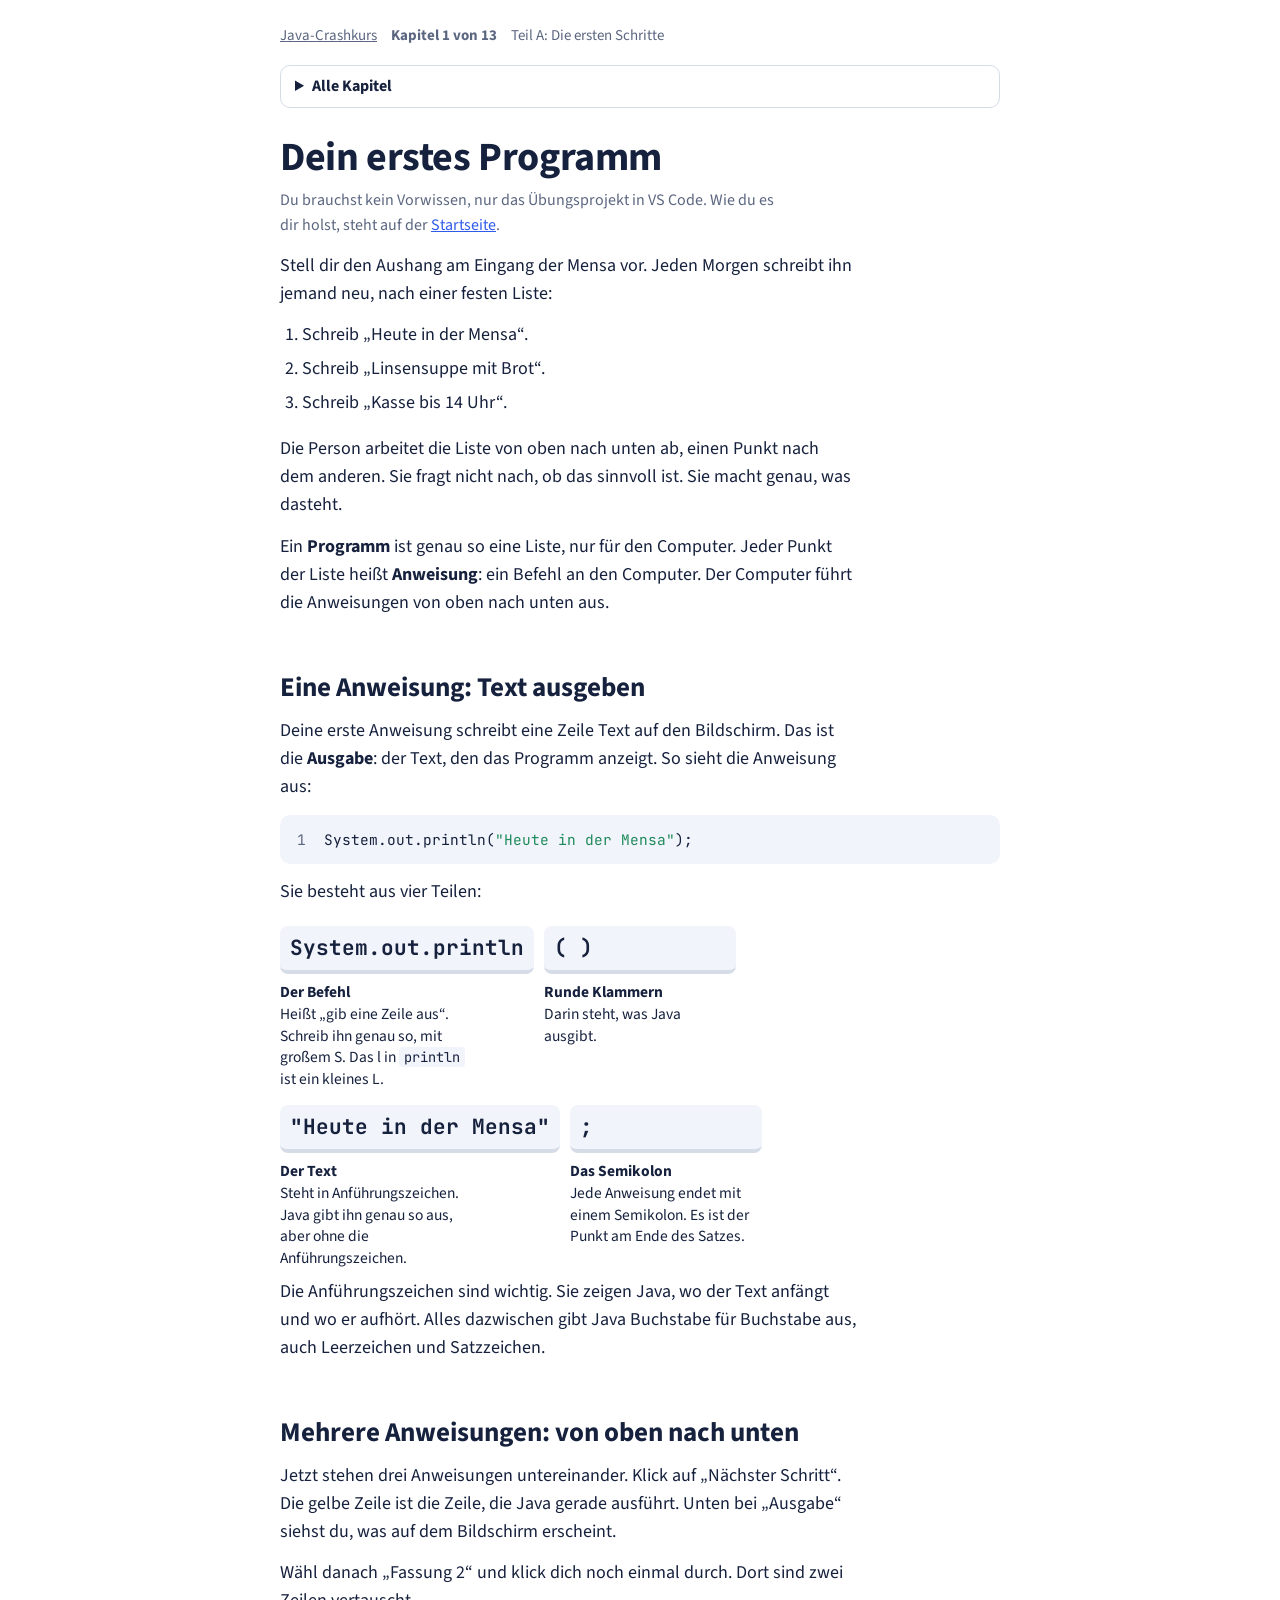
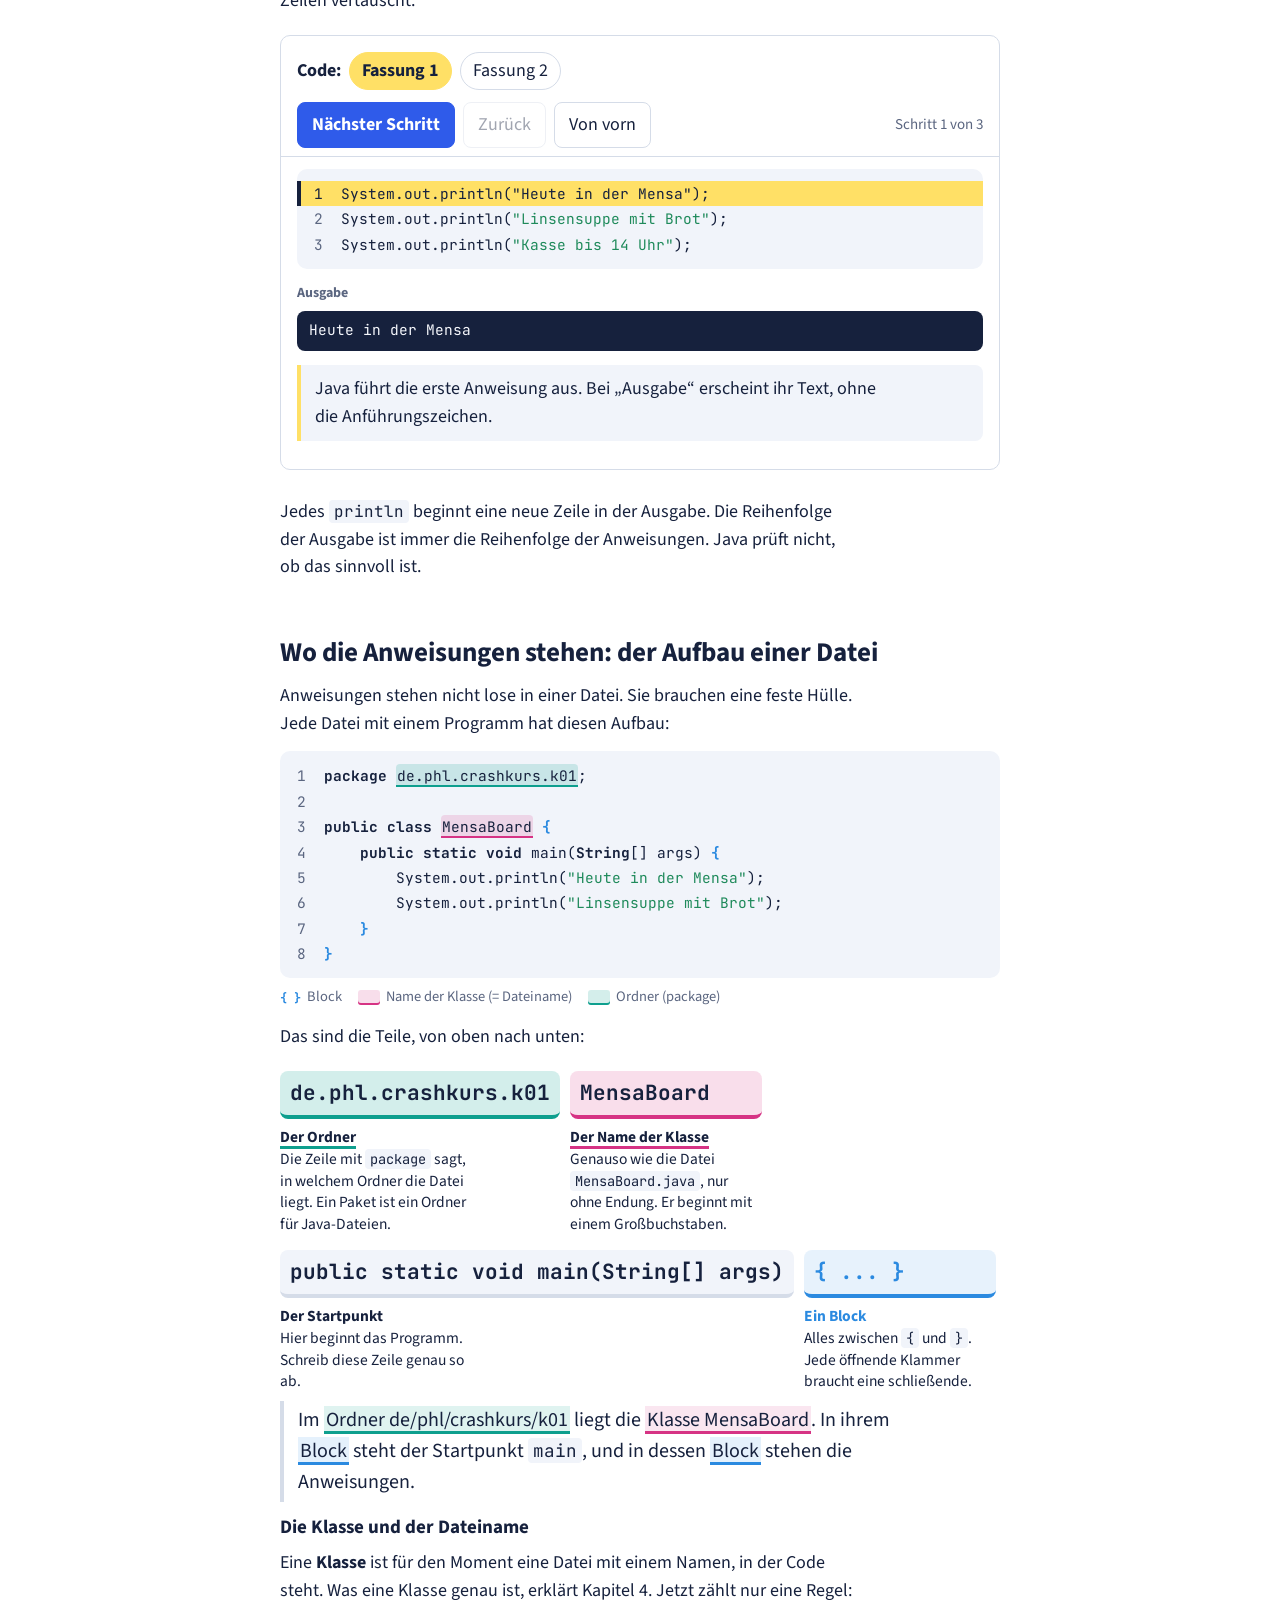
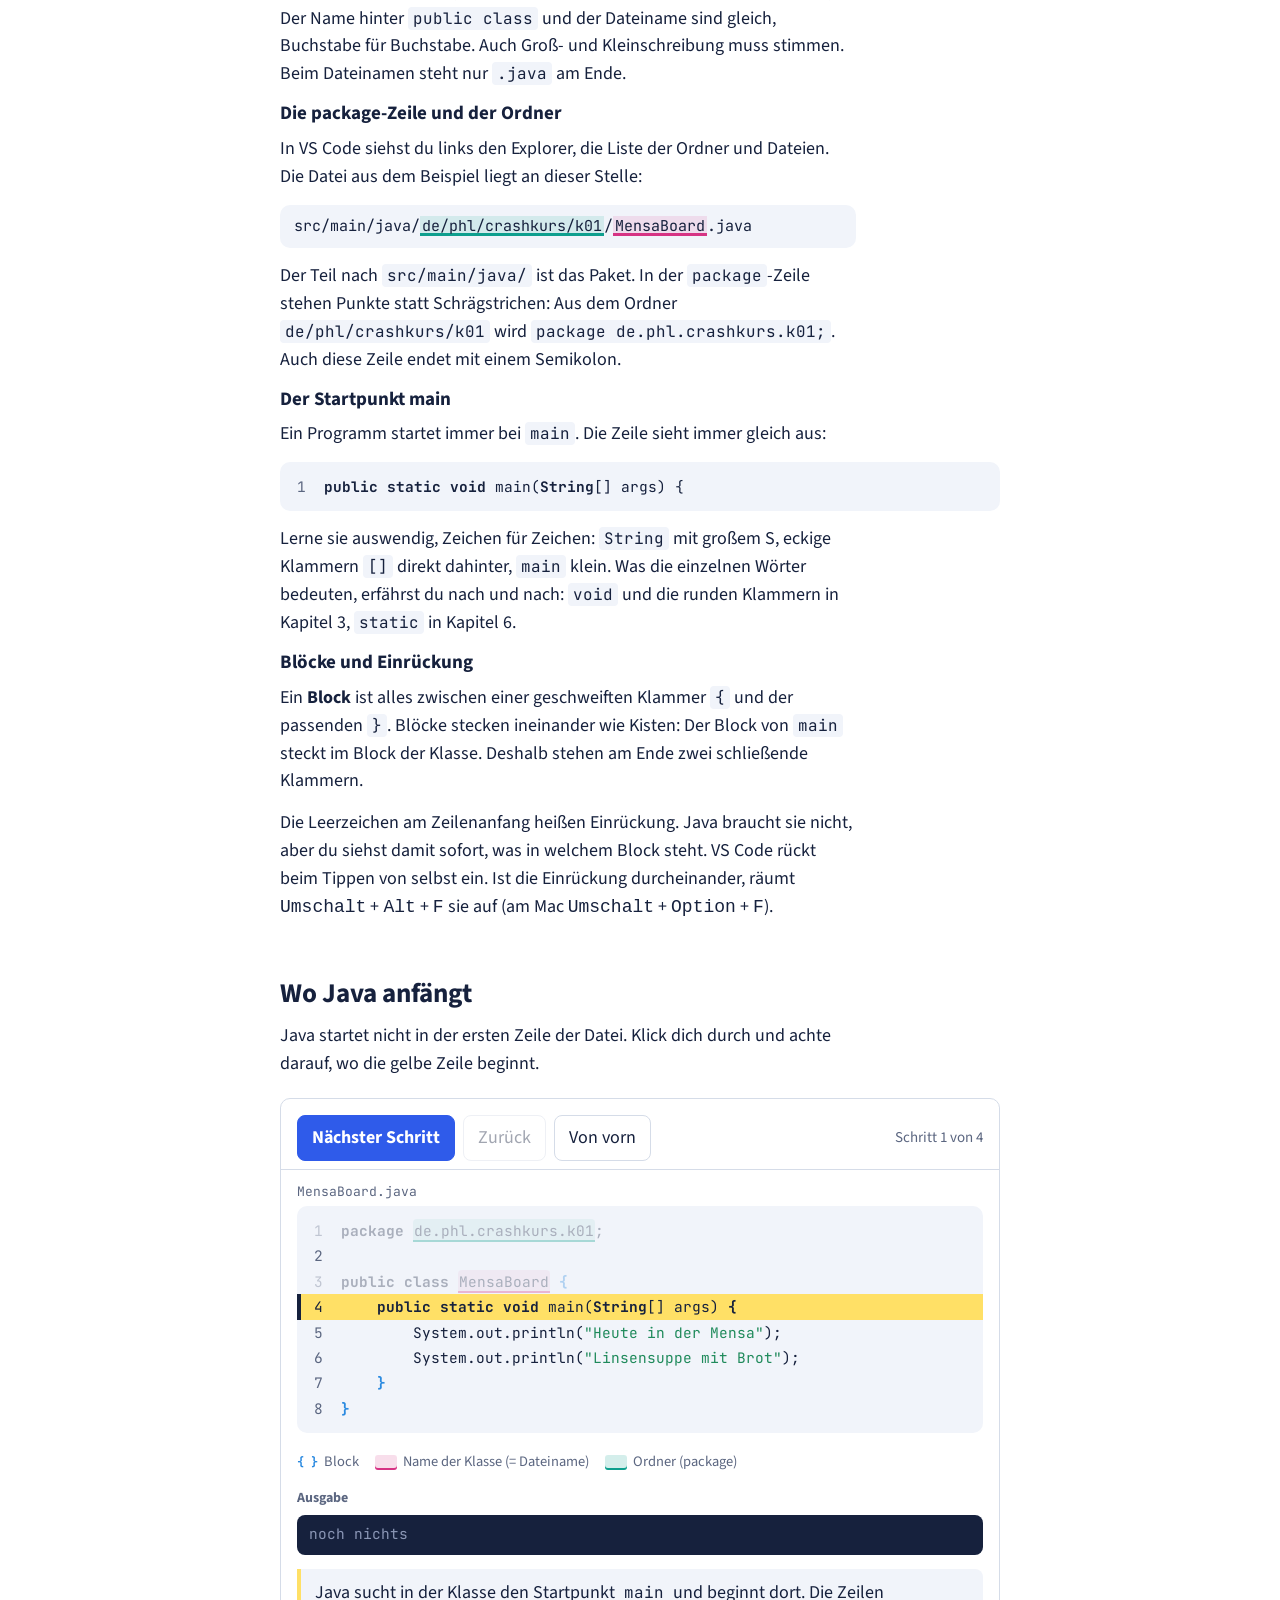
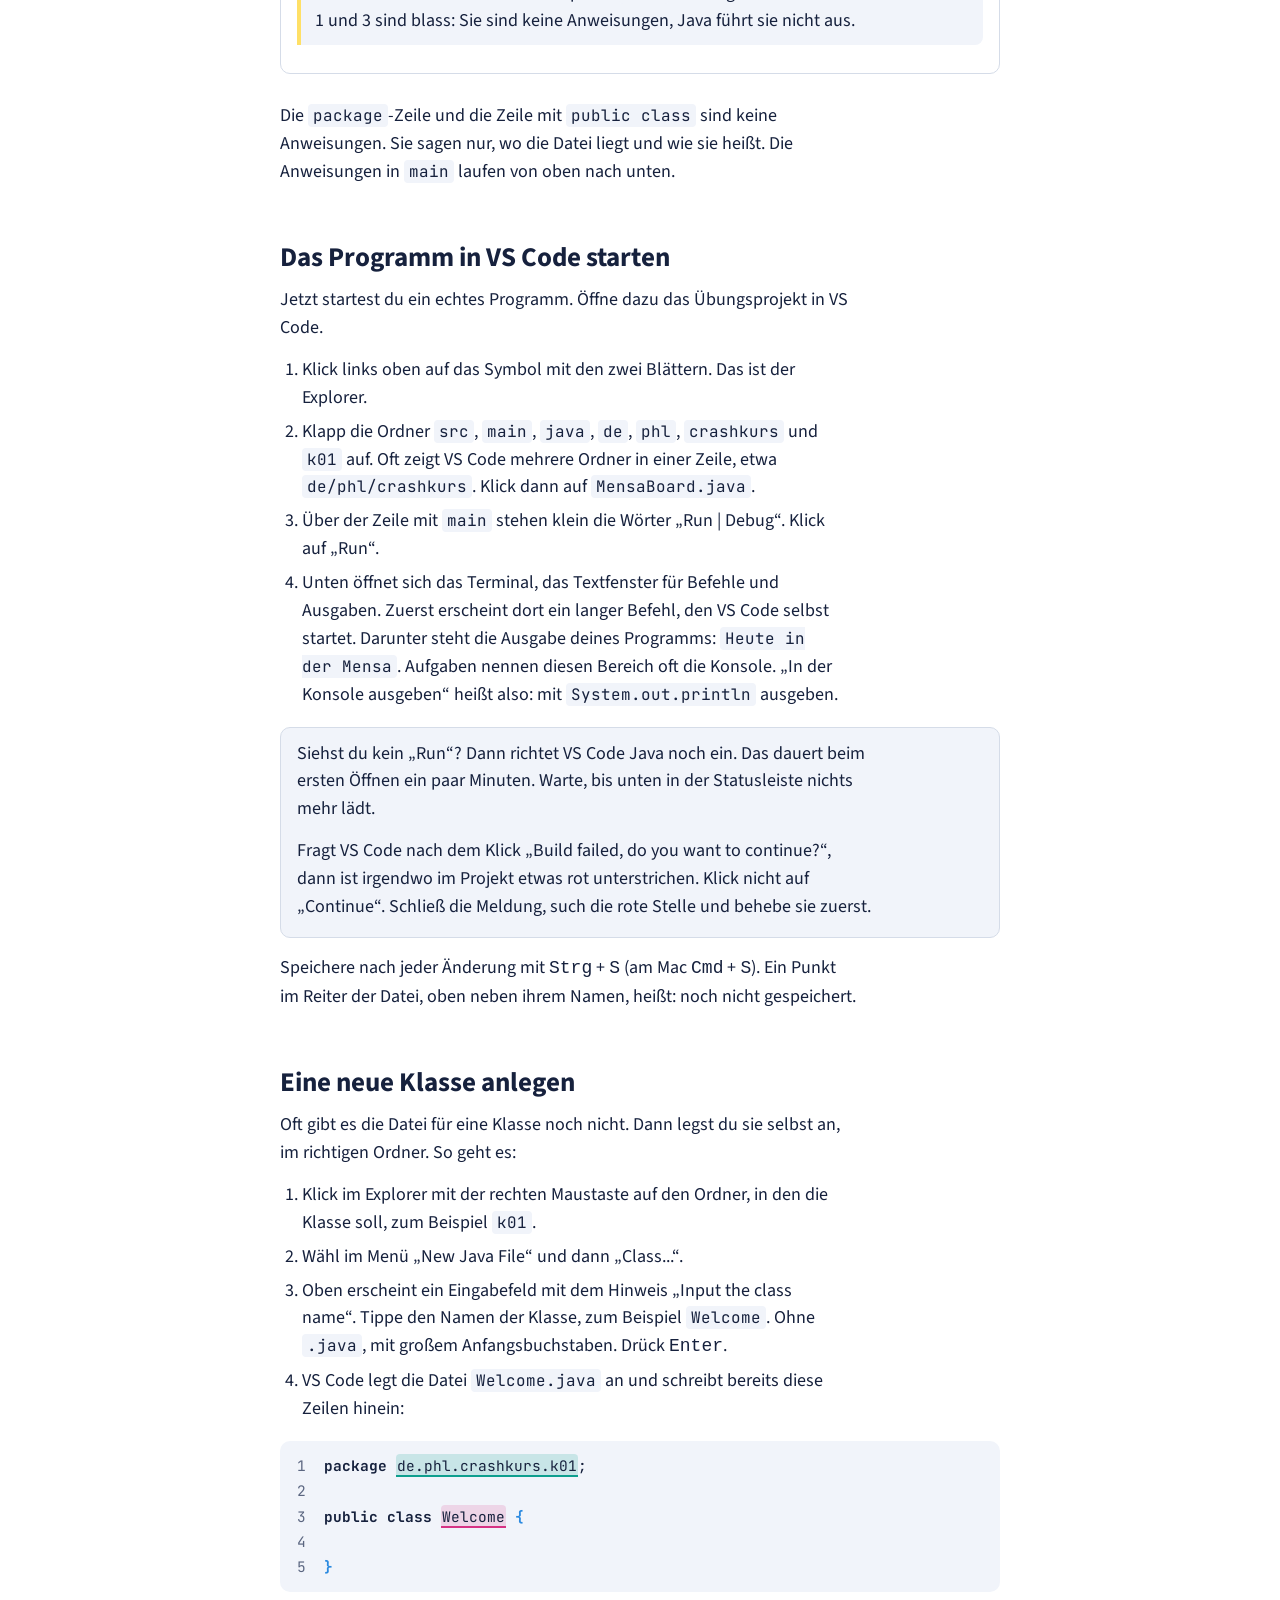
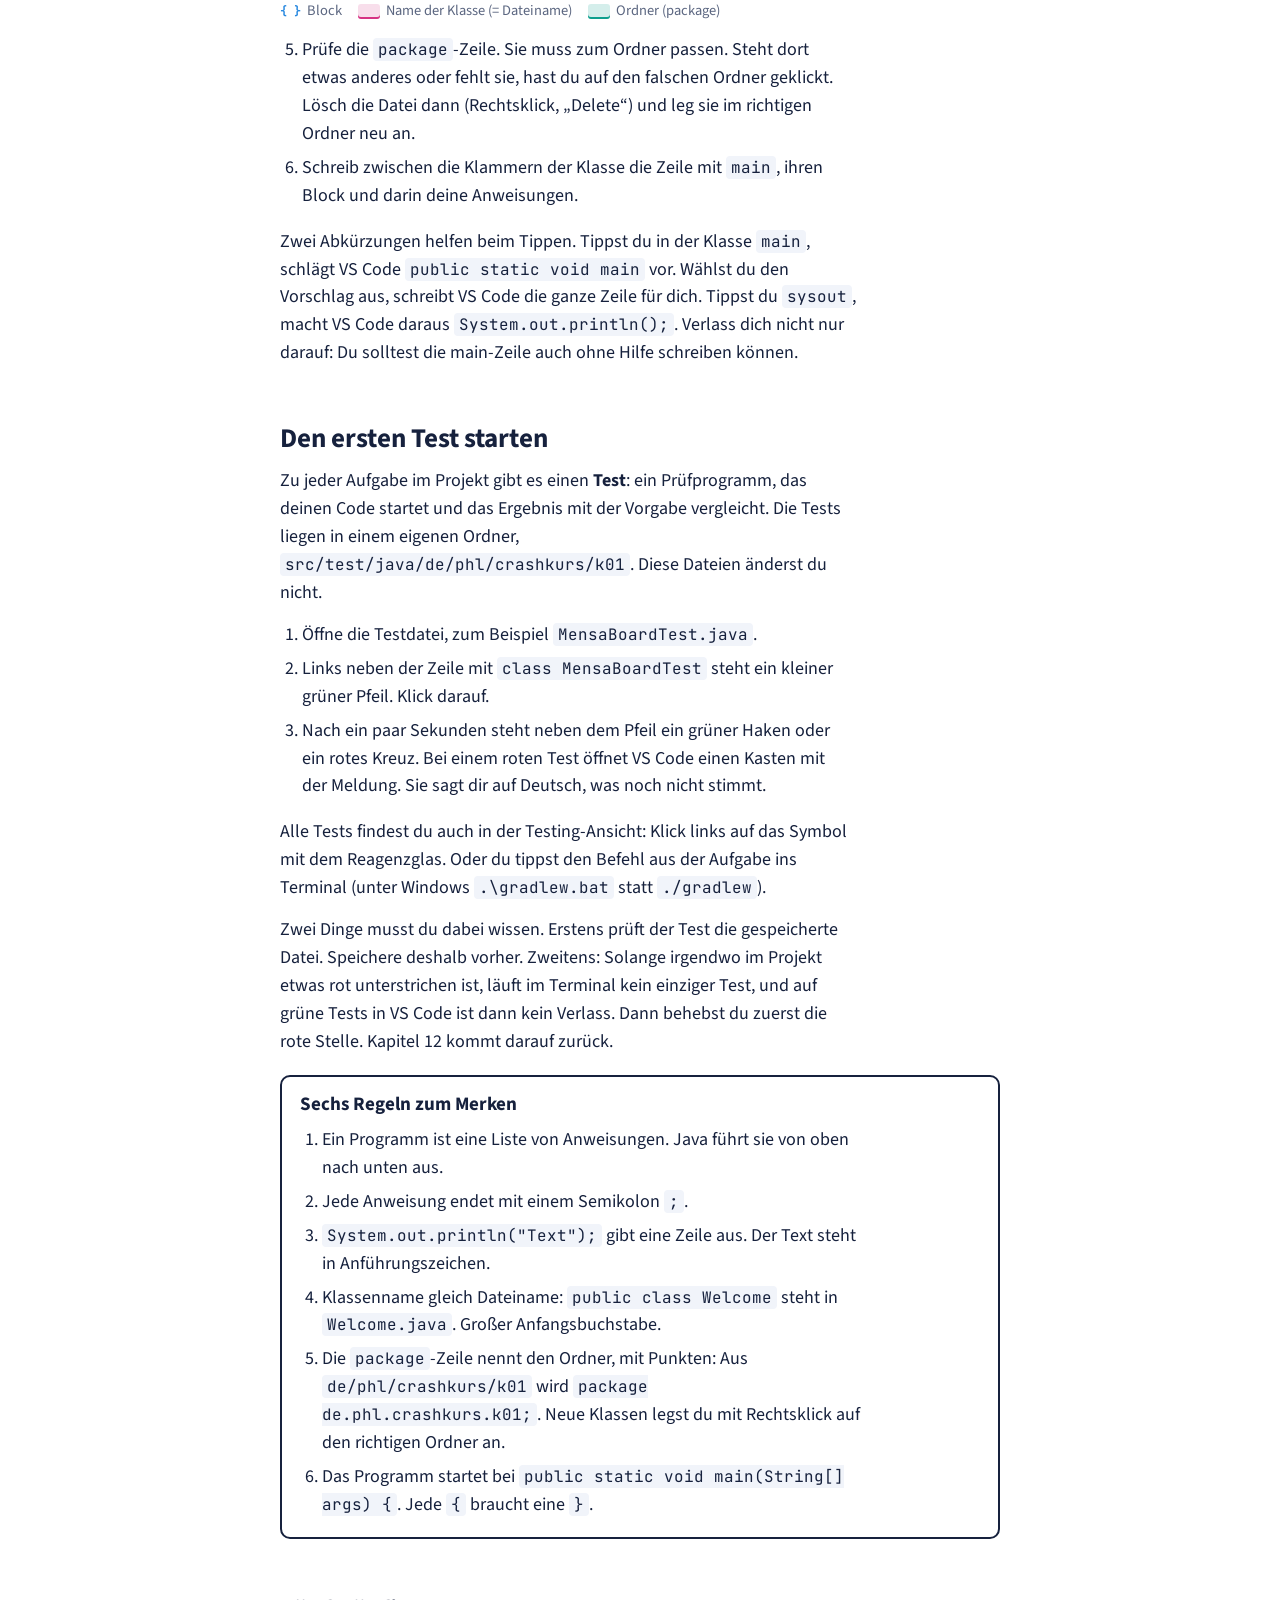
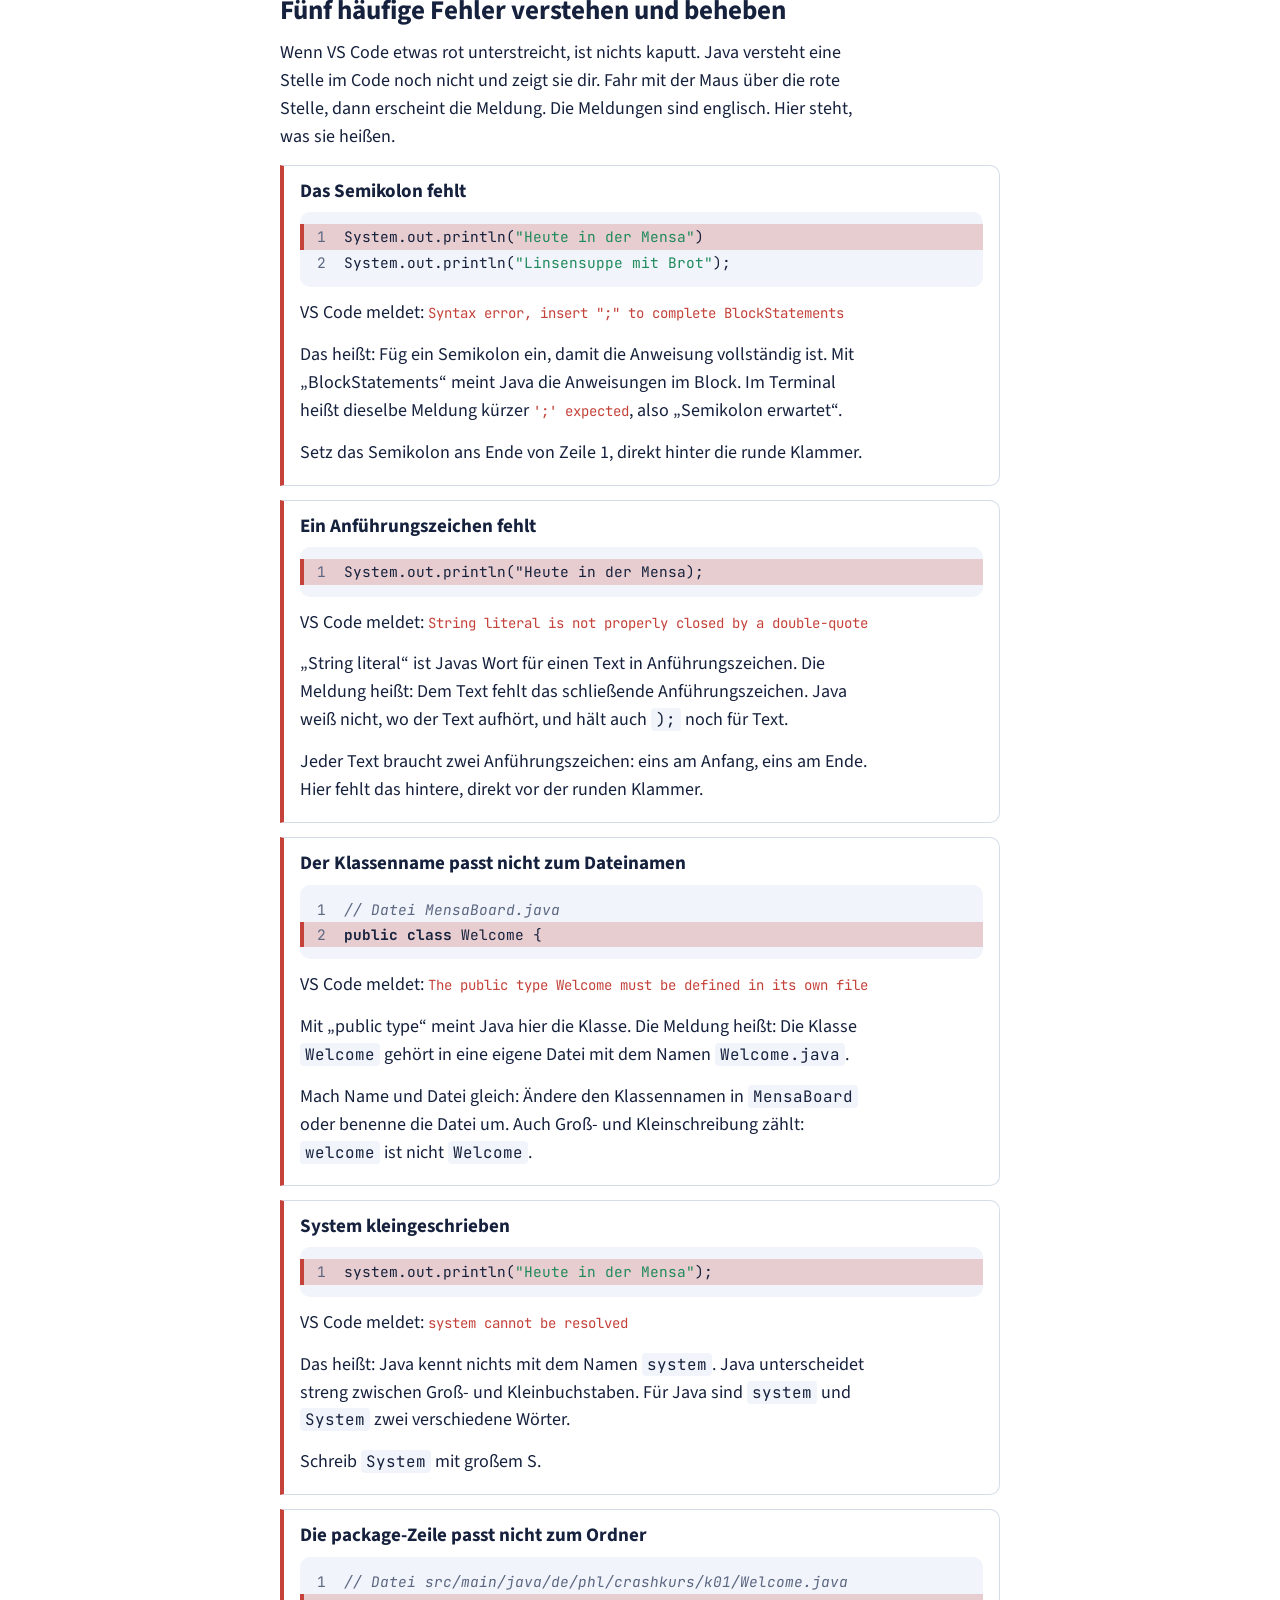
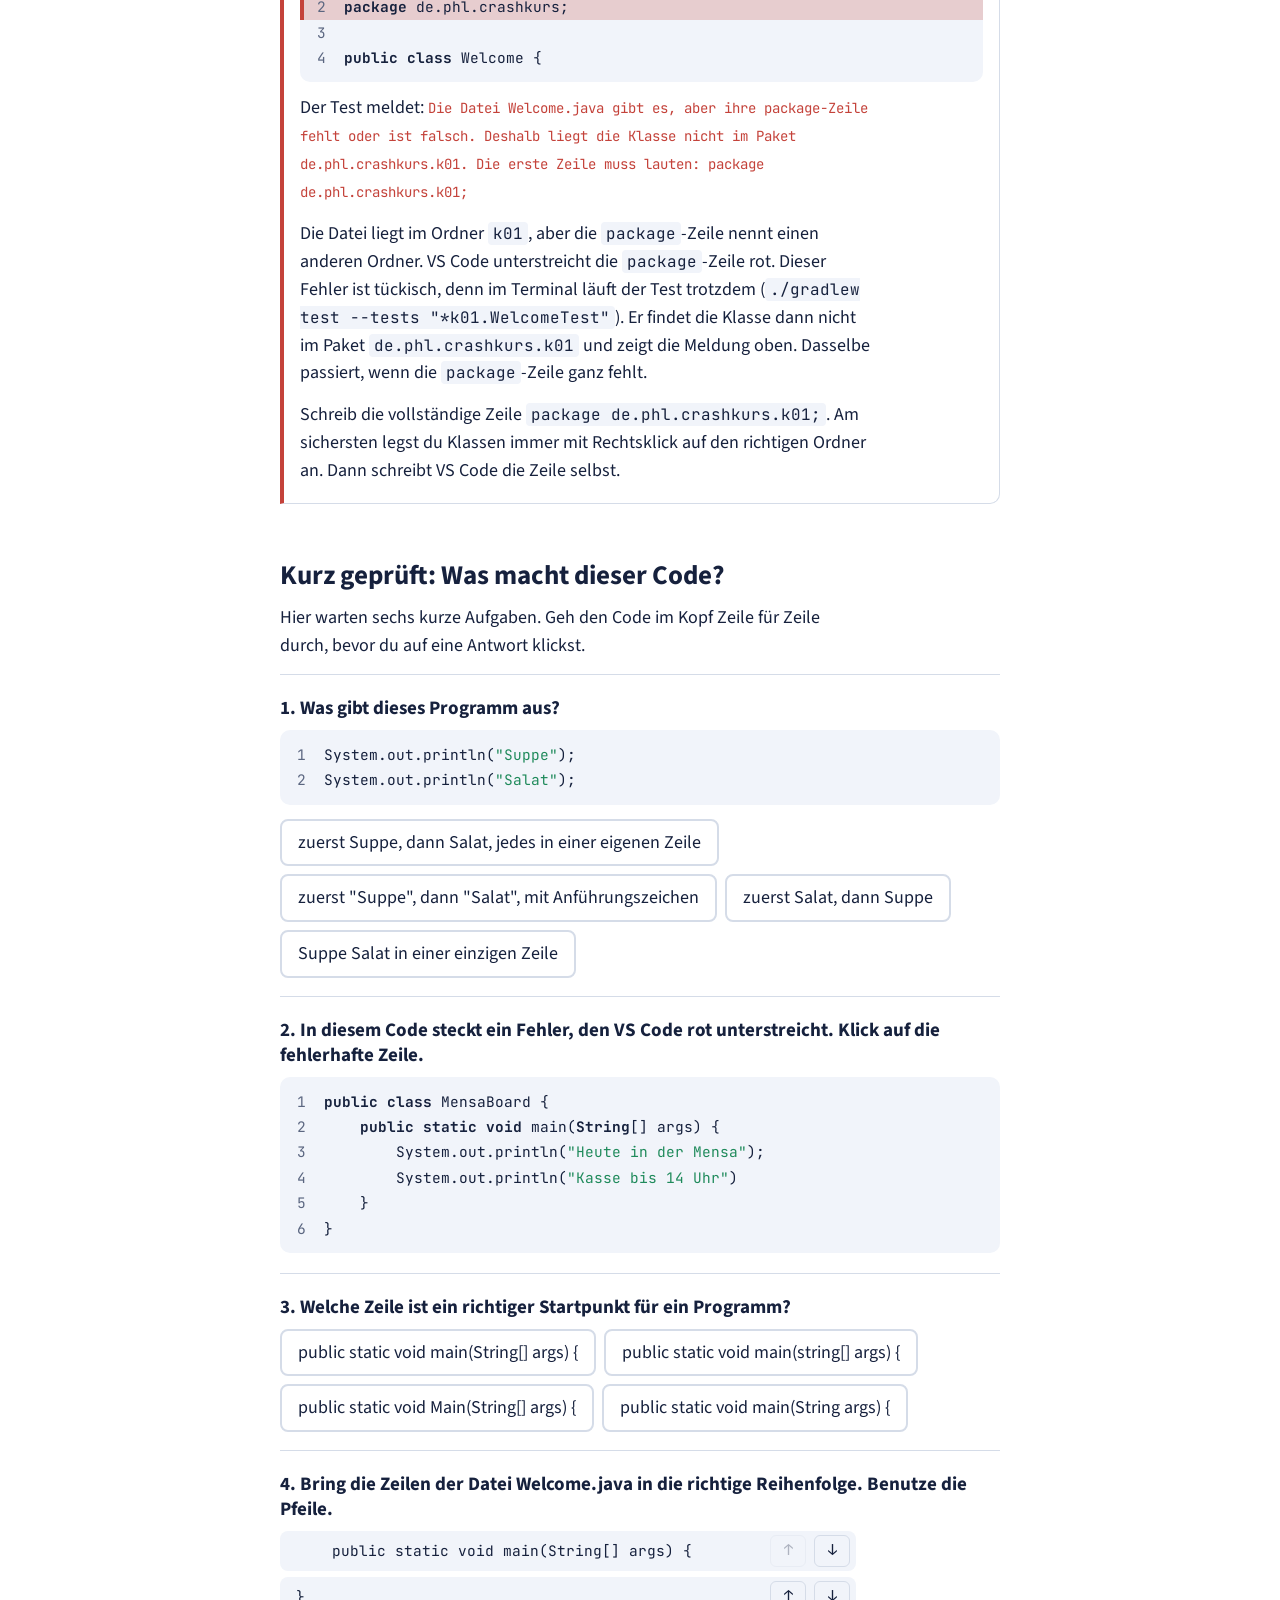
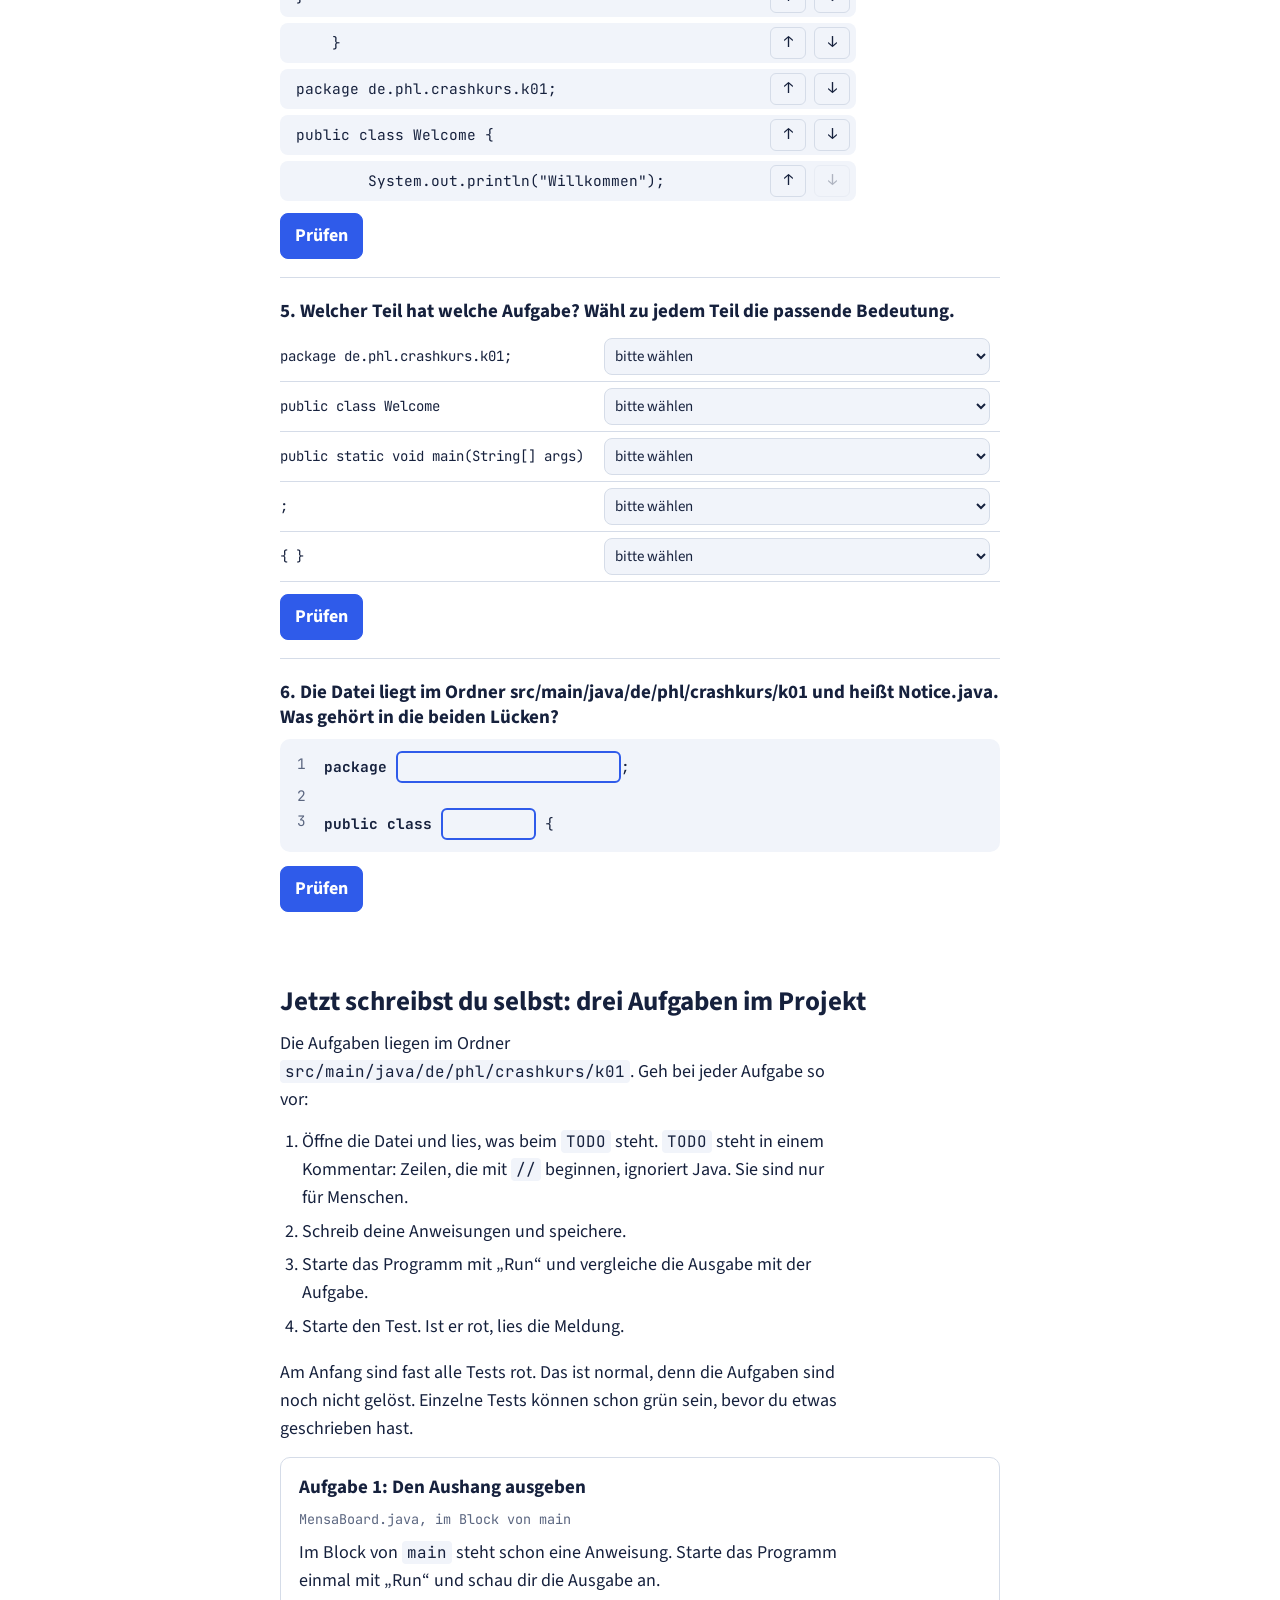
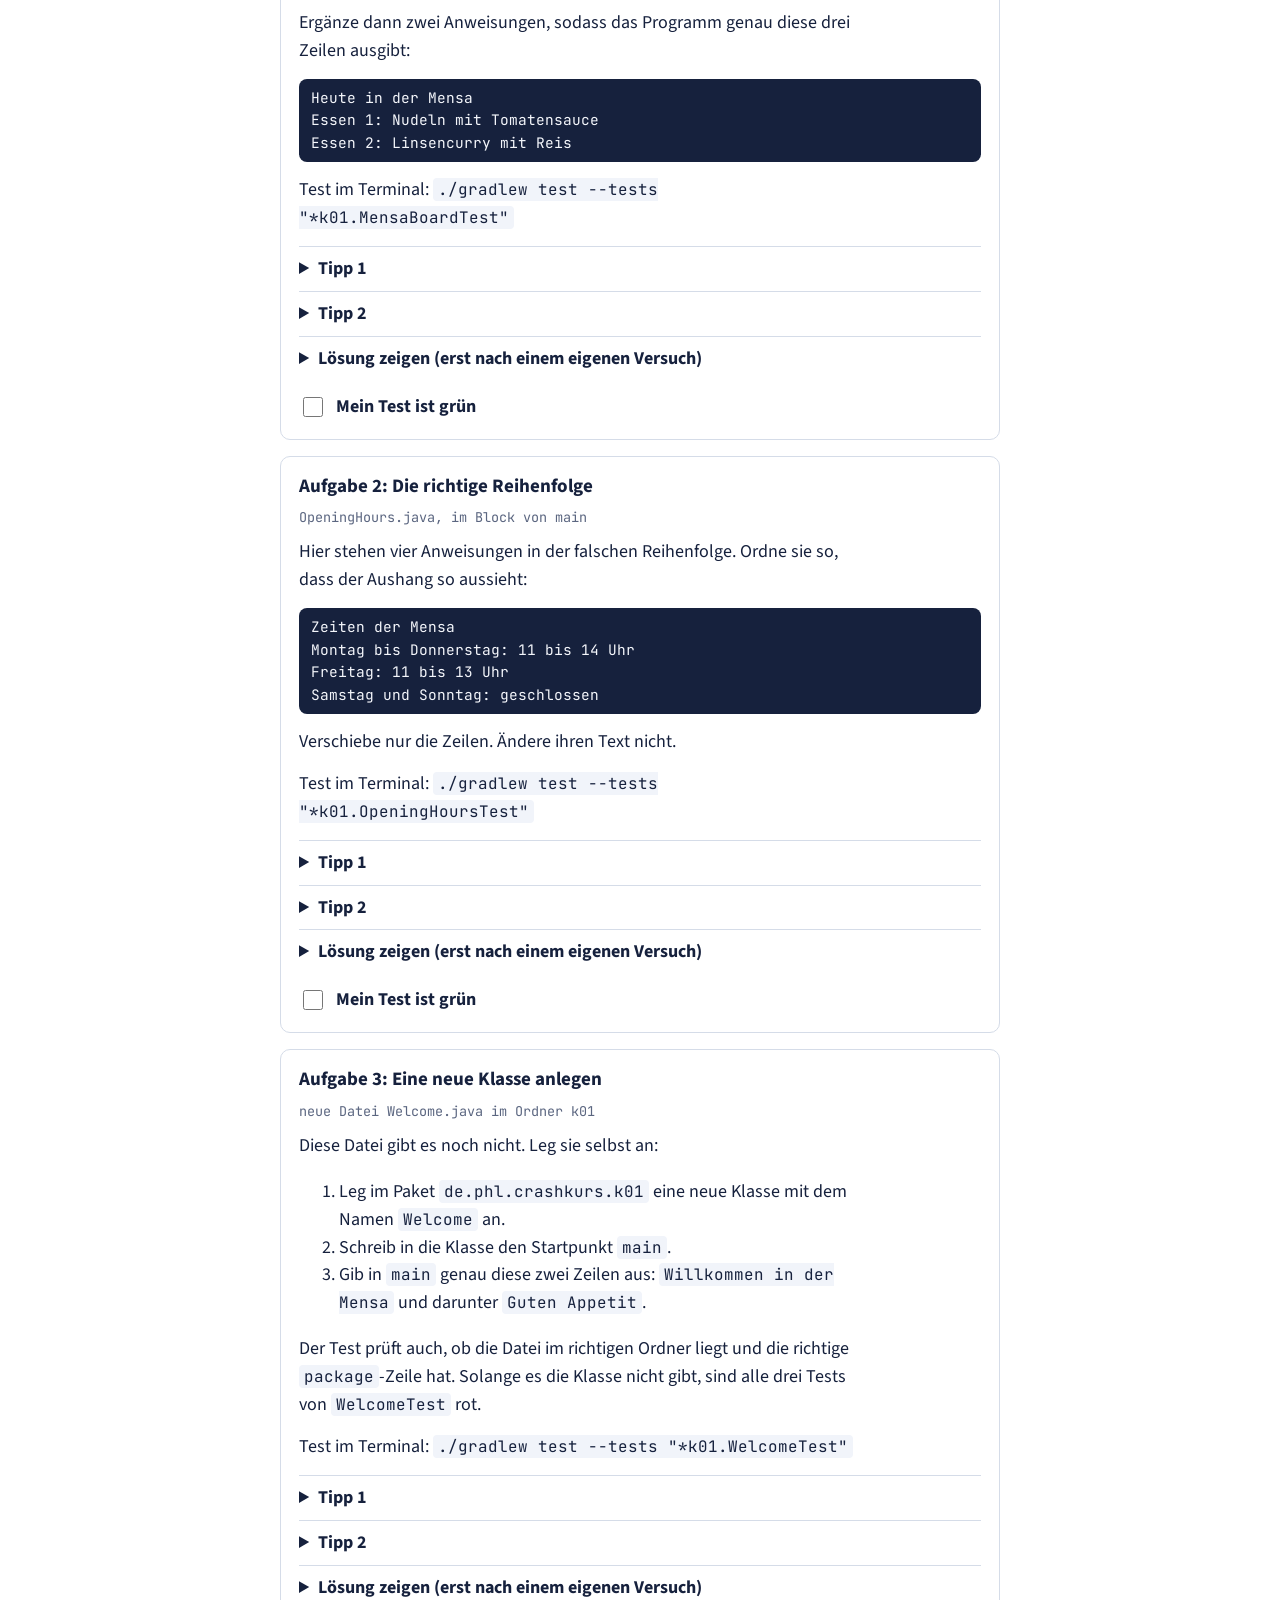
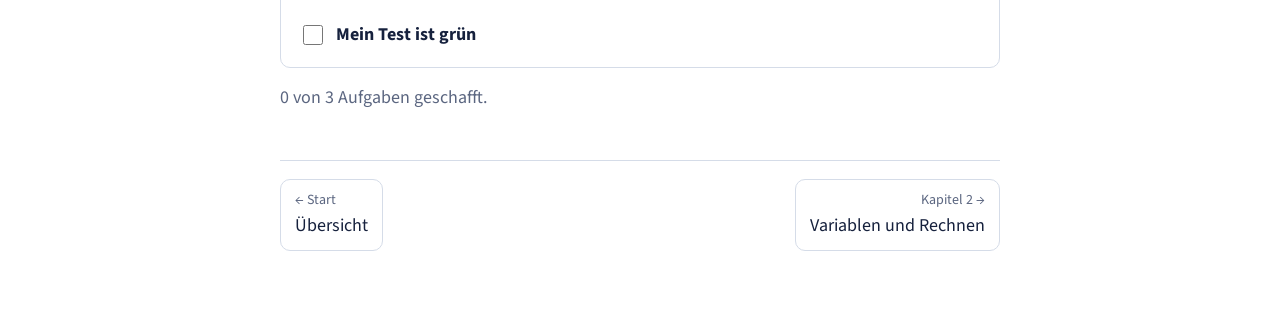
==== commit c0fc0d01: "Crashkurs aktualisiert (27.11.2026)" ====
--- a/docs/kapitel-01.html
+++ b/docs/kapitel-01.html
@@ -108,7 +108,7 @@
   <p>Speichere nach jeder Änderung mit <kbd>Strg</kbd> + <kbd>S</kbd> (am Mac <kbd>Cmd</kbd> + <kbd>S</kbd>). Ein Punkt im Reiter der Datei, oben neben ihrem Namen, heißt: noch nicht gespeichert.</p>
 
   <h2>Eine neue Klasse anlegen</h2>
-  <p>In der Präsenzübung legst du eine Klasse selbst an, im richtigen Ordner. So geht es:</p>
+  <p>Oft gibt es die Datei für eine Klasse noch nicht. Dann legst du sie selbst an, im richtigen Ordner. So geht es:</p>
   <ol class="schritte">
     <li>Klick im Explorer mit der rechten Maustaste auf den Ordner, in den die Klasse soll, zum Beispiel <code>k01</code>.</li>
     <li>Wähl im Menü „New Java File“ und dann „Class...“.</li>
@@ -282,7 +282,7 @@
         tipps: ['Eine Zeile verschiebst du in VS Code so: Klick in die Zeile und drück <kbd>Alt</kbd> + Pfeil nach oben oder unten (am Mac <kbd>Option</kbd> + Pfeil).', 'Die Überschrift „Zeiten der Mensa“ muss die erste Anweisung im Block von <code>main</code> sein. Die Kommentarzeilen mit <code>//</code> darfst du stehen lassen oder löschen.'],
         loesung: ['public static void main(String[] args) {', '    System.out.println("Zeiten der Mensa");', '    System.out.println("Montag bis Donnerstag: 11 bis 14 Uhr");', '    System.out.println("Freitag: 11 bis 13 Uhr");', '    System.out.println("Samstag und Sonntag: geschlossen");', '}'] },
       { titel: 'Aufgabe 3: Eine neue Klasse anlegen', datei: 'neue Datei Welcome.java im Ordner k01', befehl: './gradlew test --tests "*k01.WelcomeTest"',
-        text: '<p>Diese Datei gibt es noch nicht. Leg sie selbst an, genau wie in der Präsenzübung:</p><ol><li>Leg im Paket <code>de.phl.crashkurs.k01</code> eine neue Klasse mit dem Namen <code>Welcome</code> an.</li><li>Schreib in die Klasse den Startpunkt <code>main</code>.</li><li>Gib in <code>main</code> genau diese zwei Zeilen aus: <code>Willkommen in der Mensa</code> und darunter <code>Guten Appetit</code>.</li></ol><p>Der Test prüft auch, ob die Datei im richtigen Ordner liegt und die richtige <code>package</code>-Zeile hat. Solange es die Klasse nicht gibt, sind alle drei Tests von <code>WelcomeTest</code> rot.</p>',
+        text: '<p>Diese Datei gibt es noch nicht. Leg sie selbst an:</p><ol><li>Leg im Paket <code>de.phl.crashkurs.k01</code> eine neue Klasse mit dem Namen <code>Welcome</code> an.</li><li>Schreib in die Klasse den Startpunkt <code>main</code>.</li><li>Gib in <code>main</code> genau diese zwei Zeilen aus: <code>Willkommen in der Mensa</code> und darunter <code>Guten Appetit</code>.</li></ol><p>Der Test prüft auch, ob die Datei im richtigen Ordner liegt und die richtige <code>package</code>-Zeile hat. Solange es die Klasse nicht gibt, sind alle drei Tests von <code>WelcomeTest</code> rot.</p>',
         tipps: ['Rechtsklick im Explorer auf den Ordner <code>k01</code>, dann „New Java File“ und „Class...“. Tippe <code>Welcome</code> und drück <kbd>Enter</kbd>.', 'Zwischen die Klammern der Klasse kommt <code>public static void main(String[] args) {</code>, darunter zwei Anweisungen mit <code>System.out.println</code>, dann die schließende Klammer von <code>main</code>. Am Ende stehen zwei schließende Klammern untereinander.'],
         loesung: [{ datei: 'Welcome.java', code: ['package de.phl.crashkurs.k01;', '', 'public class Welcome {', '', '    public static void main(String[] args) {', '        System.out.println("Willkommen in der Mensa");', '        System.out.println("Guten Appetit");', '    }', '}'] }] }
     ]
--- a/docs/kurs.css
+++ b/docs/kurs.css
@@ -18,6 +18,7 @@
   --k-tuerkis: #0E9F8E;
   --k-marker: #FFE066;
   --k-marker-ink: #16213D;
+  --k-page: var(--background, #FFFFFF);
   --k-radius: var(--radius, 10px);
   --k-sans: "Source Sans 3", system-ui, -apple-system, "Segoe UI", sans-serif;
   --k-mono: "JetBrains Mono", ui-monospace, "SF Mono", Menlo, Consolas, monospace;
@@ -27,7 +28,7 @@
   html.standalone {
     --k-ink: #E8ECF5; --k-muted: #9AA6C0; --k-surface: #1B2438; --k-code: #1B2438;
     --k-line: #2E3A55; --k-accent: #8FA8FF; --k-accent-ink: #0F1626;
-    --k-go: #4CC38A; --k-stop: #F0786F;
+    --k-go: #4CC38A; --k-stop: #F0786F; --k-page: #0F1626;
   }
   html.standalone body { background: #0F1626; }
 }
@@ -220,10 +221,12 @@
 .urteil.wahr { background: var(--k-go); }
 .urteil.falsch { background: var(--k-stop); }
 .knoepfe { display: flex; flex-wrap: wrap; gap: 8px; align-items: center; }
+.lauf > .knoepfe { position: sticky; top: 0; z-index: 3; background: var(--k-page); margin: -8px -16px 12px; padding: 8px 16px; border-bottom: 1px solid var(--k-line); }
 .knopf { border: 1px solid var(--k-line); background: transparent; color: inherit; border-radius: 8px; padding: 8px 14px; }
 .knopf.haupt { background: var(--k-accent); color: var(--k-accent-ink); border-color: var(--k-accent); font-weight: 700; }
 .knopf:disabled { opacity: 0.4; cursor: default; }
 .knoepfe .stand { margin-left: auto; color: var(--k-muted); font-size: 15px; }
+@media (max-width: 480px) { .knoepfe { gap: 6px; } .knoepfe .knopf { padding: 6px 10px; font-size: 16px; } .knoepfe .stand { font-size: 14px; } }
 
 /* Tabellen im Text */
 .zeichen { border-collapse: collapse; margin: 0 0 16px; }
